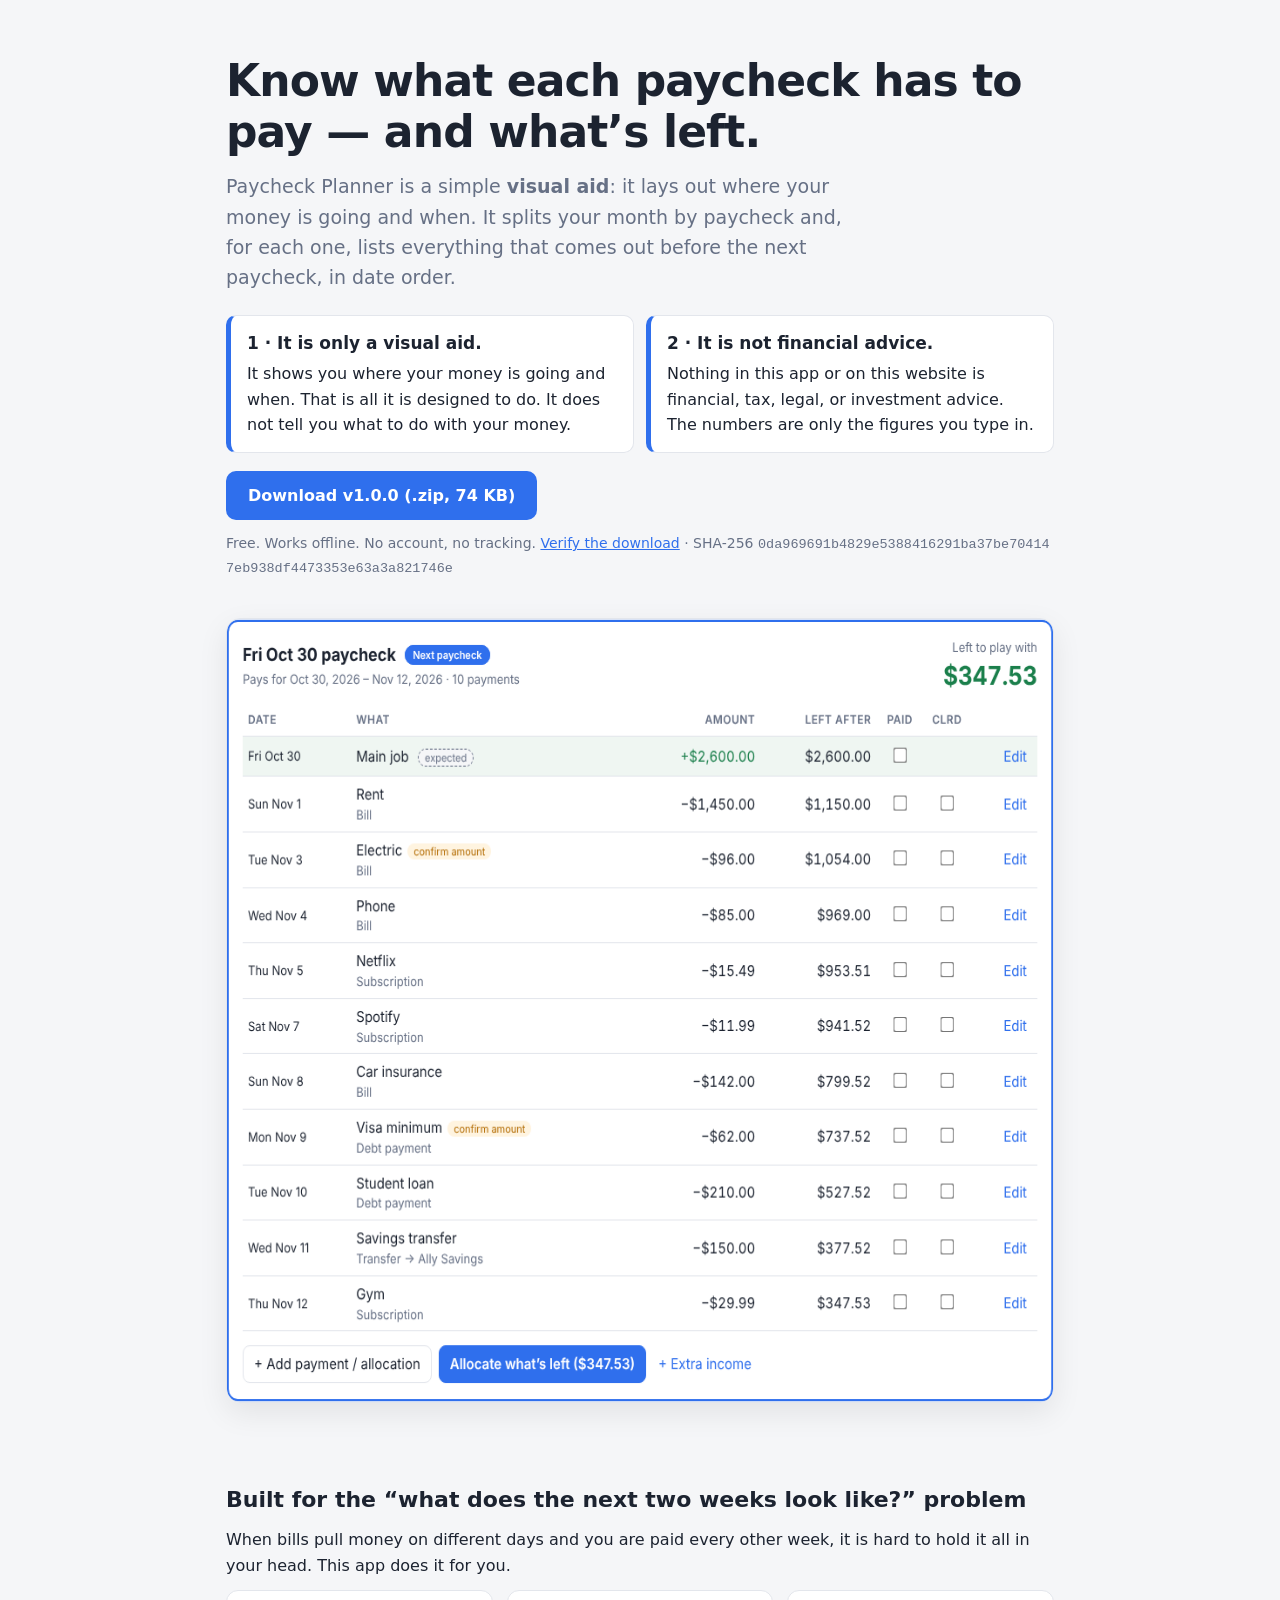
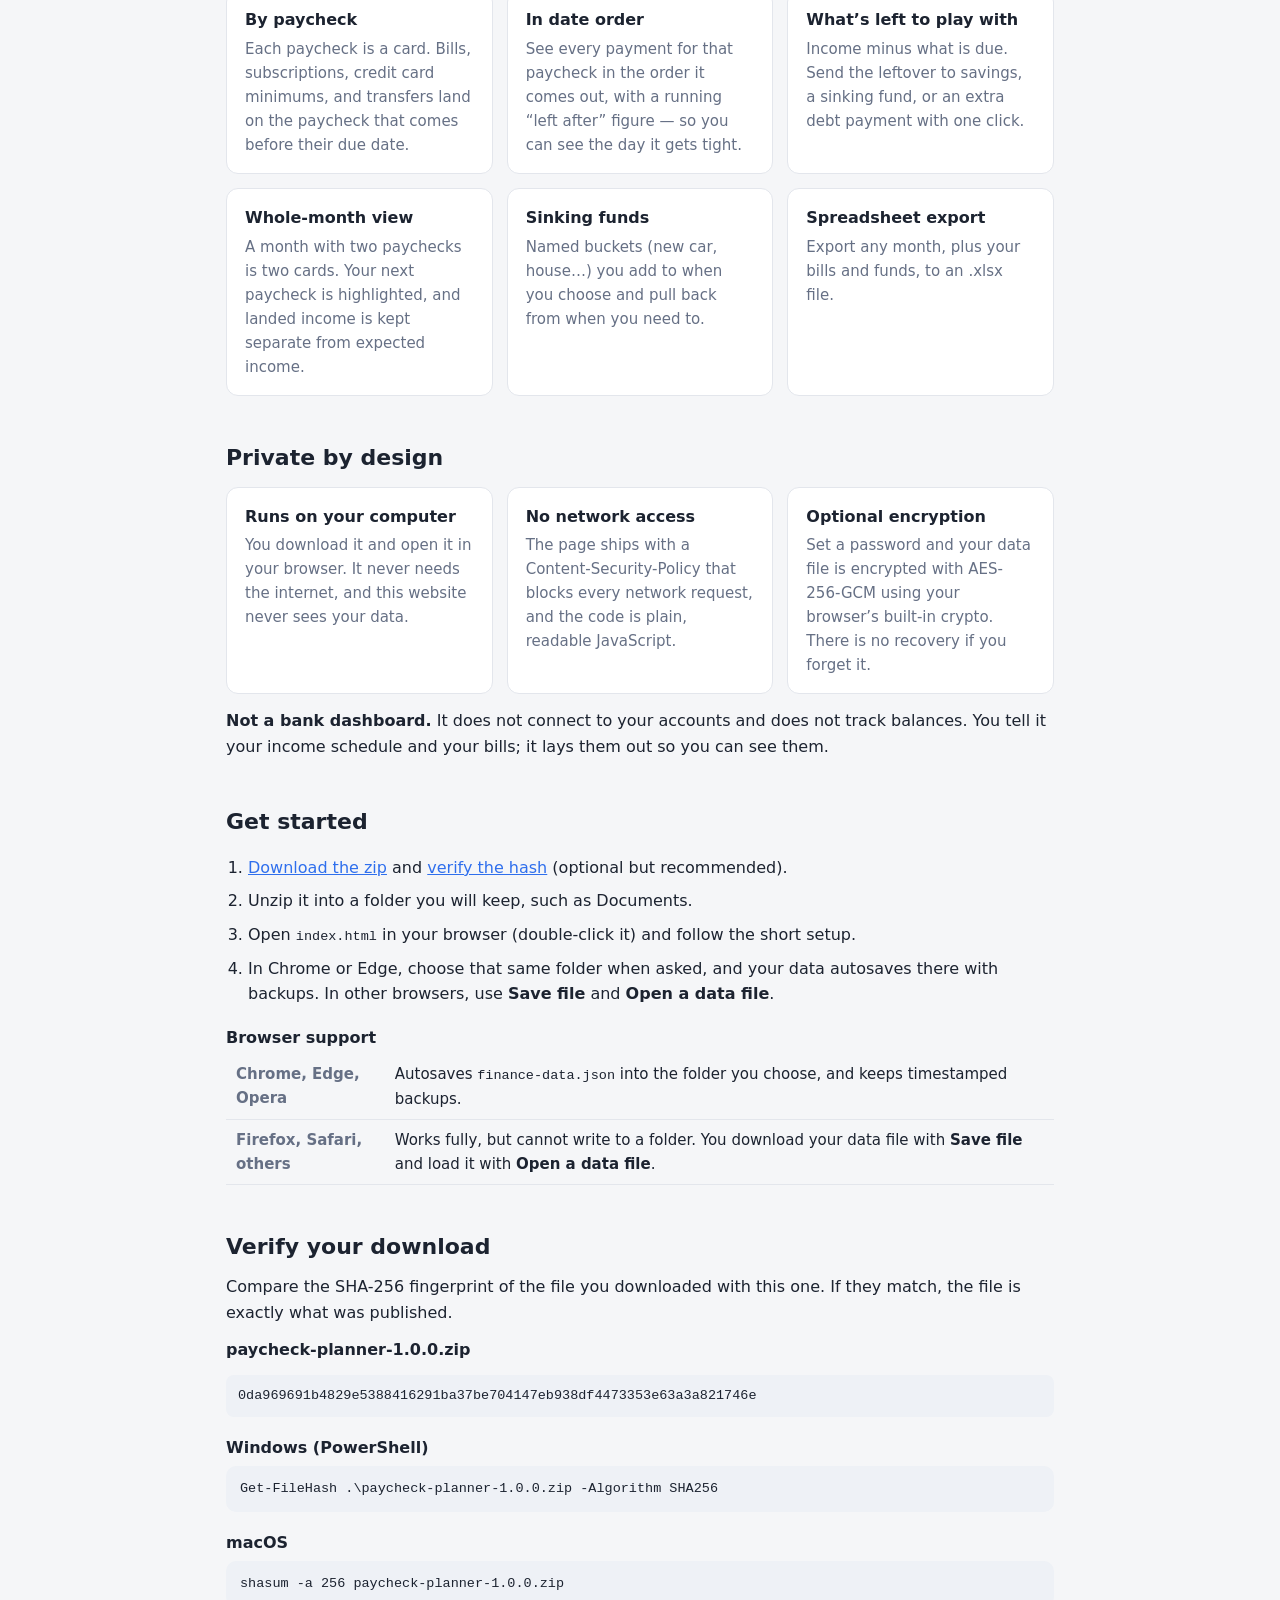
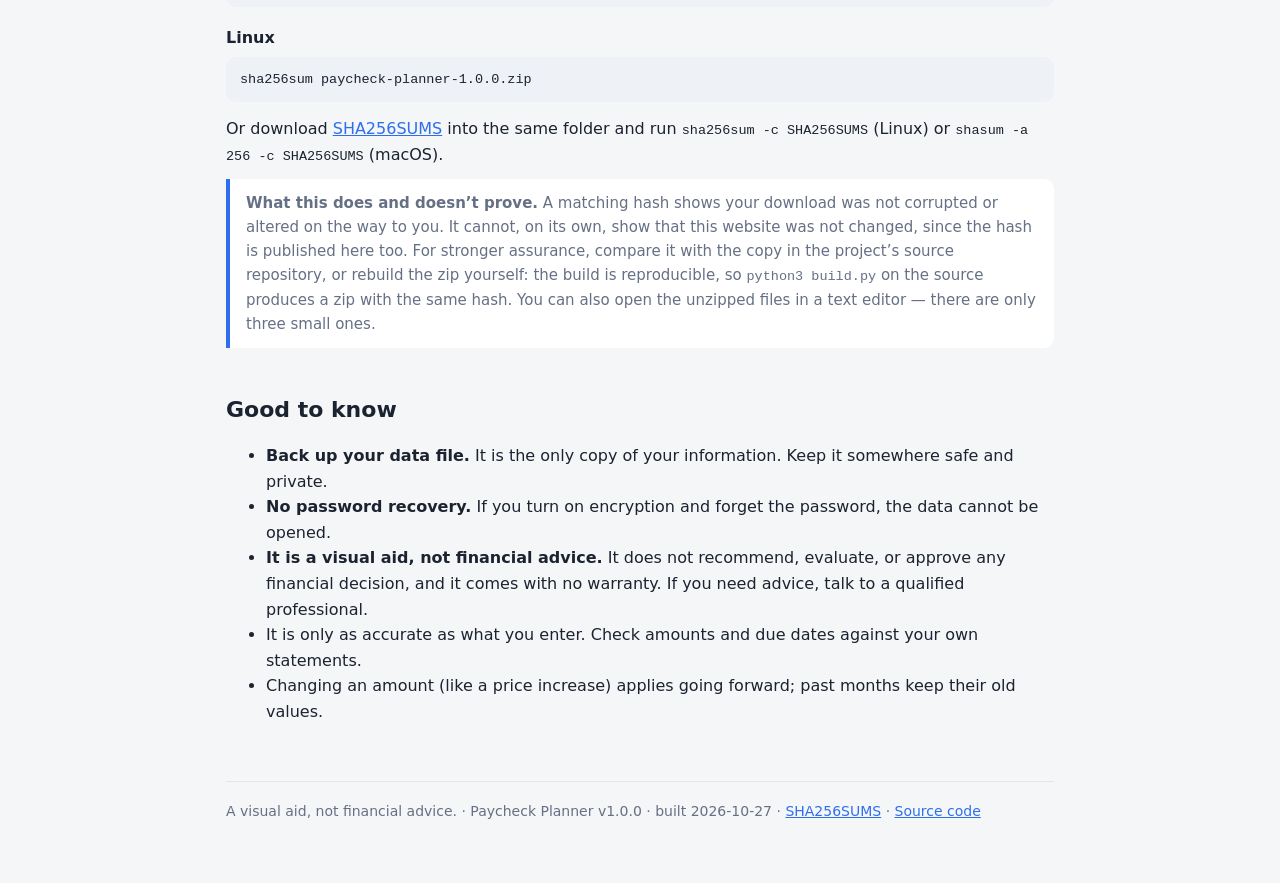
==== docs/index.html @ 2f3f6e6b "Stress 'visual aid only' and 'not financial advice' on site, README, usage file and in-app Rebuilds " ====
<!doctype html>
<html lang="en">
<head>
<meta charset="utf-8">
<meta name="viewport" content="width=device-width,initial-scale=1">
<meta http-equiv="Content-Security-Policy" content="default-src 'none'; style-src 'unsafe-inline'; img-src 'self'; base-uri 'none'; form-action 'none'">
<title>Paycheck Planner — know what each paycheck has to pay</title>
<meta name="description" content="A free, offline visual aid that shows where each paycheck's money is going and when. Not financial advice. Download it and use it privately in your browser.">
<style>
:root { --bg:#f5f6f8; --card:#fff; --ink:#1c2330; --muted:#667085; --line:#e3e6ec; --accent:#2f6fed; --accent-ink:#fff; --good:#1a7f4b; --code:#eef1f6; }
@media (prefers-color-scheme: dark) { :root { --bg:#12151b; --card:#1b2029; --ink:#e8ebf1; --muted:#98a2b3; --line:#2b3240; --accent:#5b8cff; --accent-ink:#0b1020; --good:#4cc38a; --code:#232a36; } }
* { box-sizing: border-box; }
body { margin:0; background:var(--bg); color:var(--ink); font:16px/1.6 system-ui,-apple-system,"Segoe UI",sans-serif; }
.wrap { max-width: 860px; margin: 0 auto; padding: 0 16px 64px; }
header.hero { padding: 56px 0 28px; }
h1 { font-size: clamp(30px, 6vw, 44px); line-height: 1.15; margin: 0 0 14px; letter-spacing: -.02em; }
h2 { font-size: 22px; margin: 44px 0 10px; }
h3 { font-size: 16px; margin: 18px 0 4px; }
p { margin: 0 0 12px; }
.lede { font-size: 19px; color: var(--muted); max-width: 640px; }
.stress { display:grid; grid-template-columns: repeat(auto-fit, minmax(280px, 1fr)); gap: 12px; margin: 22px 0 18px; }
.stress > div { background: var(--card); border: 1px solid var(--line); border-left: 5px solid var(--accent); border-radius: 10px; padding: 14px 16px; font-size: 16px; }
.stress b { display:block; font-size: 17px; margin-bottom: 4px; }
.btn { display:inline-block; background:var(--accent); color:var(--accent-ink); padding: 12px 22px; border-radius: 10px; font-weight: 650; text-decoration: none; }
.btn:focus-visible, a:focus-visible { outline: 3px solid var(--accent); outline-offset: 2px; }
.meta { color: var(--muted); font-size: 14px; margin-top: 10px; }
.meta code { word-break: break-all; }
td, th { overflow-wrap: anywhere; }
.shot { width: 100%; border: 1px solid var(--line); border-radius: 14px; margin-top: 26px; box-shadow: 0 10px 30px rgba(0,0,0,.08); }
.cards { display: grid; grid-template-columns: repeat(auto-fit, minmax(240px, 1fr)); gap: 14px; margin-top: 12px; }
.card { background: var(--card); border: 1px solid var(--line); border-radius: 12px; padding: 16px 18px; }
.card h3 { margin-top: 0; }
.card p { color: var(--muted); font-size: 15px; margin: 0; }
ol.steps { padding-left: 22px; } ol.steps li { margin-bottom: 8px; }
code, pre { font-family: ui-monospace, SFMono-Regular, Menlo, Consolas, monospace; font-size: 13.5px; }
pre { background: var(--code); padding: 12px 14px; border-radius: 10px; overflow-x: auto; margin: 6px 0 14px; }
code.hash { display:block; background: var(--code); padding: 10px 12px; border-radius: 8px; word-break: break-all; user-select: all; }
.note { border-left: 4px solid var(--accent); background: var(--card); padding: 12px 16px; border-radius: 0 10px 10px 0; font-size: 15px; color: var(--muted); }
table { border-collapse: collapse; width: 100%; font-size: 15px; } td, th { text-align:left; padding: 8px 10px; border-bottom: 1px solid var(--line); vertical-align: top; } th { color: var(--muted); font-weight: 600; }
a { color: var(--accent); }
footer { margin-top: 56px; color: var(--muted); font-size: 14px; border-top: 1px solid var(--line); padding-top: 18px; }
</style>
</head>
<body>
<div class="wrap">

<header class="hero">
  <h1>Know what each paycheck has to pay — and what’s left.</h1>
  <p class="lede">Paycheck Planner is a simple <b>visual aid</b>: it lays out where your money is going and when. It splits your month by paycheck and, for each one, lists everything that comes out before the next paycheck, in date order.</p>
  <div class="stress" role="note" aria-label="Important">
    <div><b>1 &middot; It is only a visual aid.</b> It shows you where your money is going and when. That is all it is designed to do. It does not tell you what to do with your money.</div>
    <div><b>2 &middot; It is not financial advice.</b> Nothing in this app or on this website is financial, tax, legal, or investment advice. The numbers are only the figures you type in.</div>
  </div>
  <p><a class="btn" href="downloads/paycheck-planner-1.0.0.zip" download>Download v1.0.0 (.zip, 74 KB)</a></p>
  <p class="meta">Free. Works offline. No account, no tracking. <a href="#verify">Verify the download</a> · SHA-256 <code>0da969691b4829e5388416291ba37be704147eb938df4473353e63a3a821746e</code></p>
  <img class="shot" src="assets/screenshot.png" alt="A paycheck card listing the income and ten payments in date order, with a running balance after each and $347.53 left to play with" width="948" height="785">
</header>

<h2>Built for the “what does the next two weeks look like?” problem</h2>
<p>When bills pull money on different days and you are paid every other week, it is hard to hold it all in your head. This app does it for you.</p>
<div class="cards">
  <div class="card"><h3>By paycheck</h3><p>Each paycheck is a card. Bills, subscriptions, credit card minimums, and transfers land on the paycheck that comes before their due date.</p></div>
  <div class="card"><h3>In date order</h3><p>See every payment for that paycheck in the order it comes out, with a running “left after” figure — so you can see the day it gets tight.</p></div>
  <div class="card"><h3>What’s left to play with</h3><p>Income minus what is due. Send the leftover to savings, a sinking fund, or an extra debt payment with one click.</p></div>
  <div class="card"><h3>Whole-month view</h3><p>A month with two paychecks is two cards. Your next paycheck is highlighted, and landed income is kept separate from expected income.</p></div>
  <div class="card"><h3>Sinking funds</h3><p>Named buckets (new car, house…) you add to when you choose and pull back from when you need to.</p></div>
  <div class="card"><h3>Spreadsheet export</h3><p>Export any month, plus your bills and funds, to an .xlsx file.</p></div>
</div>

<h2>Private by design</h2>
<div class="cards">
  <div class="card"><h3>Runs on your computer</h3><p>You download it and open it in your browser. It never needs the internet, and this website never sees your data.</p></div>
  <div class="card"><h3>No network access</h3><p>The page ships with a Content-Security-Policy that blocks every network request, and the code is plain, readable JavaScript.</p></div>
  <div class="card"><h3>Optional encryption</h3><p>Set a password and your data file is encrypted with AES-256-GCM using your browser’s built-in crypto. There is no recovery if you forget it.</p></div>
</div>
<p style="margin-top:14px"><b>Not a bank dashboard.</b> It does not connect to your accounts and does not track balances. You tell it your income schedule and your bills; it lays them out so you can see them.</p>

<h2>Get started</h2>
<ol class="steps">
  <li><a href="downloads/paycheck-planner-1.0.0.zip" download>Download the zip</a> and <a href="#verify">verify the hash</a> (optional but recommended).</li>
  <li>Unzip it into a folder you will keep, such as Documents.</li>
  <li>Open <code>index.html</code> in your browser (double-click it) and follow the short setup.</li>
  <li>In Chrome or Edge, choose that same folder when asked, and your data autosaves there with backups. In other browsers, use <b>Save file</b> and <b>Open a data file</b>.</li>
</ol>

<h3>Browser support</h3>
<table>
  <tr><th>Chrome, Edge, Opera</th><td>Autosaves <code>finance-data.json</code> into the folder you choose, and keeps timestamped backups.</td></tr>
  <tr><th>Firefox, Safari, others</th><td>Works fully, but cannot write to a folder. You download your data file with <b>Save file</b> and load it with <b>Open a data file</b>.</td></tr>
</table>

<h2 id="verify">Verify your download</h2>
<p>Compare the SHA-256 fingerprint of the file you downloaded with this one. If they match, the file is exactly what was published.</p>
<p><b>paycheck-planner-1.0.0.zip</b></p>
<code class="hash">0da969691b4829e5388416291ba37be704147eb938df4473353e63a3a821746e</code>
<h3>Windows (PowerShell)</h3>
<pre>Get-FileHash .\paycheck-planner-1.0.0.zip -Algorithm SHA256</pre>
<h3>macOS</h3>
<pre>shasum -a 256 paycheck-planner-1.0.0.zip</pre>
<h3>Linux</h3>
<pre>sha256sum paycheck-planner-1.0.0.zip</pre>
<p>Or download <a href="downloads/SHA256SUMS">SHA256SUMS</a> into the same folder and run <code>sha256sum -c SHA256SUMS</code> (Linux) or <code>shasum -a 256 -c SHA256SUMS</code> (macOS).</p>
<p class="note"><b>What this does and doesn’t prove.</b> A matching hash shows your download was not corrupted or altered on the way to you. It cannot, on its own, show that this website was not changed, since the hash is published here too. For stronger assurance, compare it with the copy in the project’s source repository, or rebuild the zip yourself: the build is reproducible, so <code>python3 build.py</code> on the source produces a zip with the same hash. You can also open the unzipped files in a text editor — there are only three small ones.</p>

<h2>Good to know</h2>
<ul>
  <li><b>Back up your data file.</b> It is the only copy of your information. Keep it somewhere safe and private.</li>
  <li><b>No password recovery.</b> If you turn on encryption and forget the password, the data cannot be opened.</li>
  <li><b>It is a visual aid, not financial advice.</b> It does not recommend, evaluate, or approve any financial decision, and it comes with no warranty. If you need advice, talk to a qualified professional.</li>
  <li>It is only as accurate as what you enter. Check amounts and due dates against your own statements.</li>
  <li>Changing an amount (like a price increase) applies going forward; past months keep their old values.</li>
</ul>

<footer>
  A visual aid, not financial advice. · Paycheck Planner v1.0.0 · built 2026-10-27 · <a href="downloads/SHA256SUMS">SHA256SUMS</a> · <a href="https://github.com/phluschott/financial-htmlapp">Source code</a>
</footer>
</div>
</body>
</html>
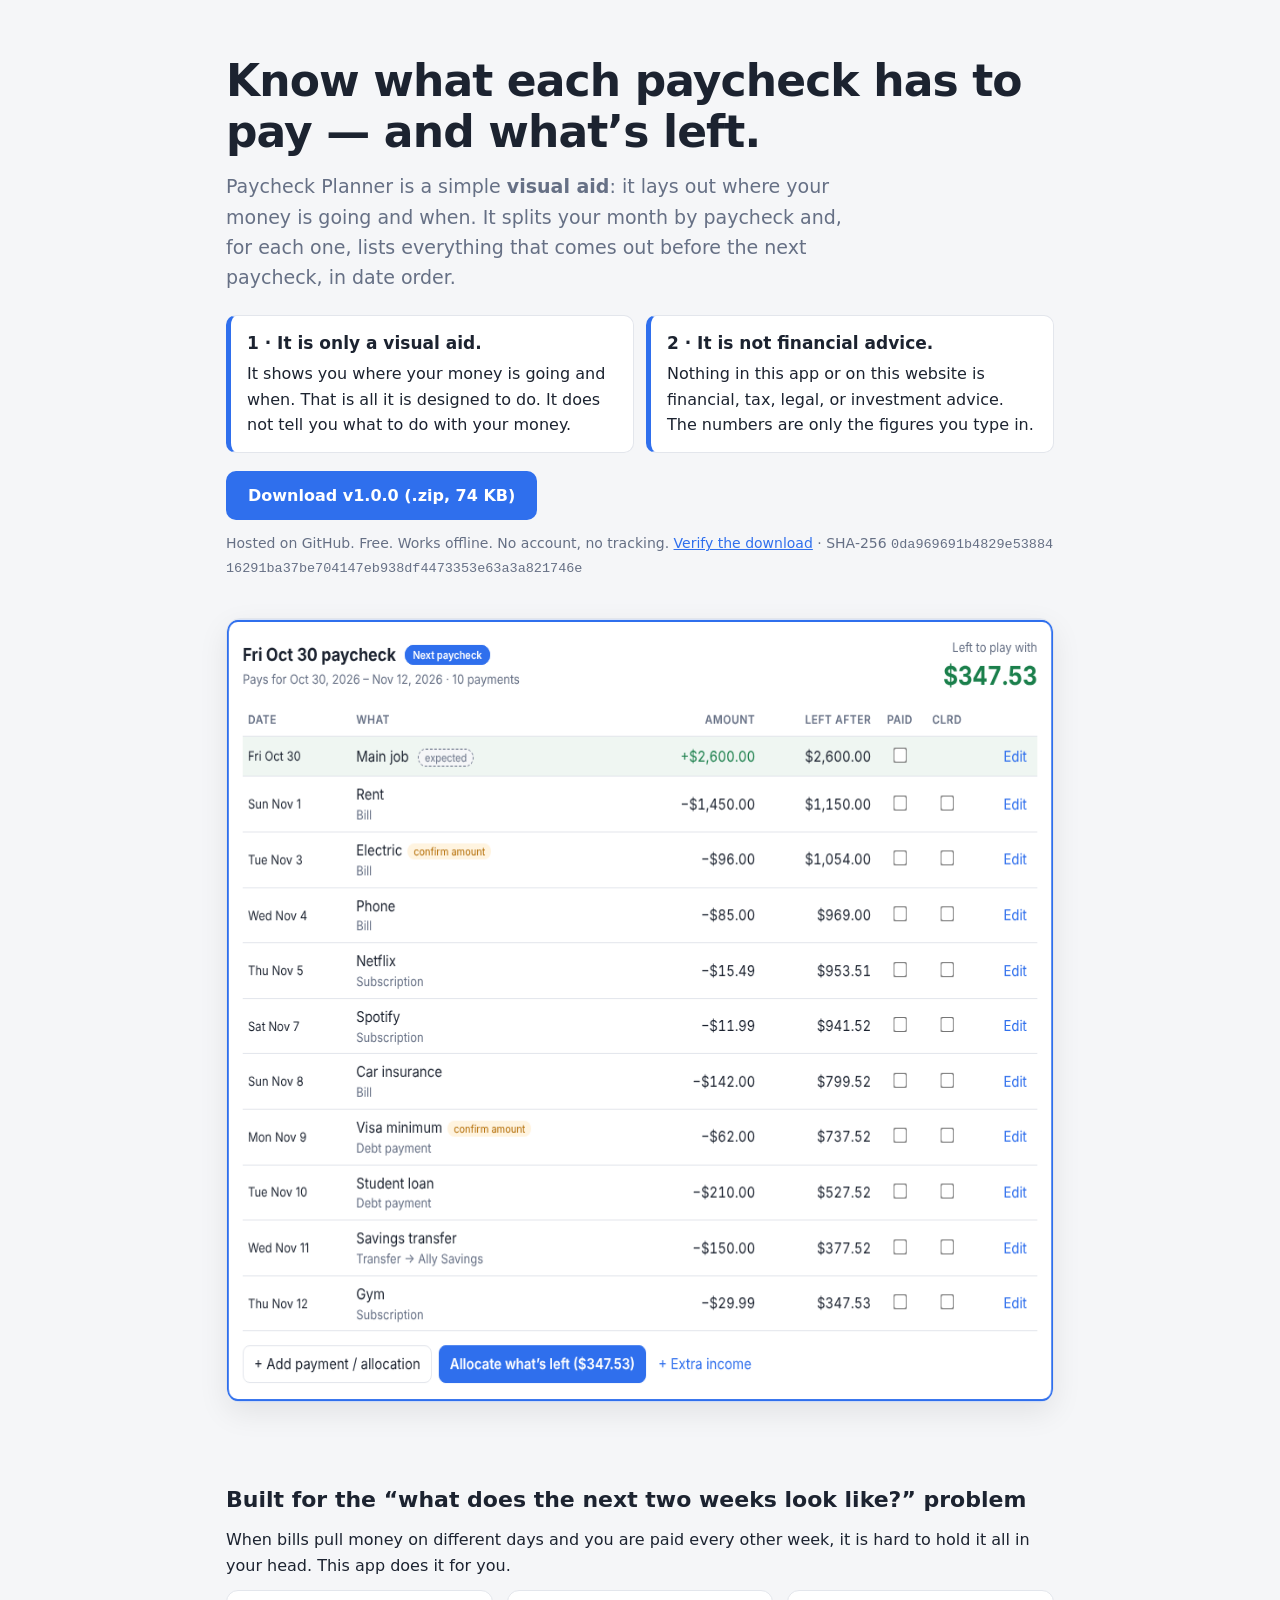
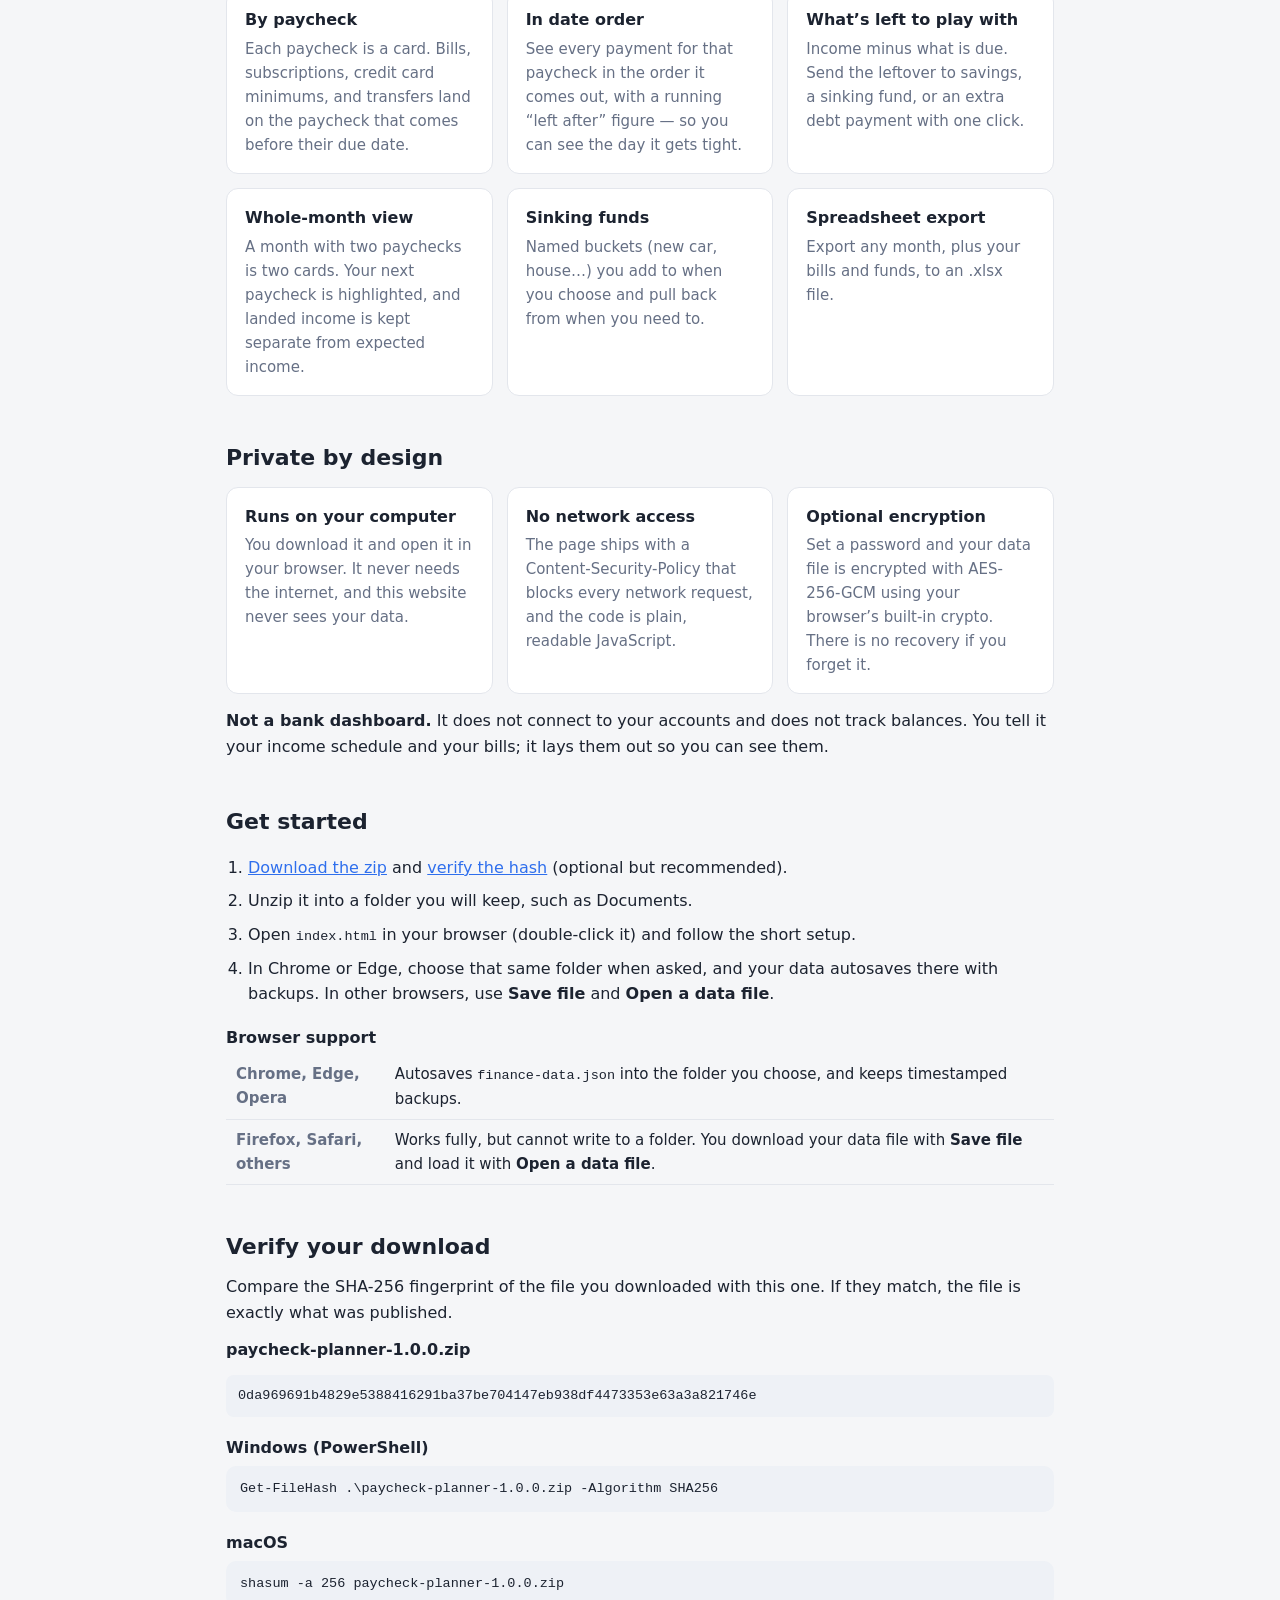
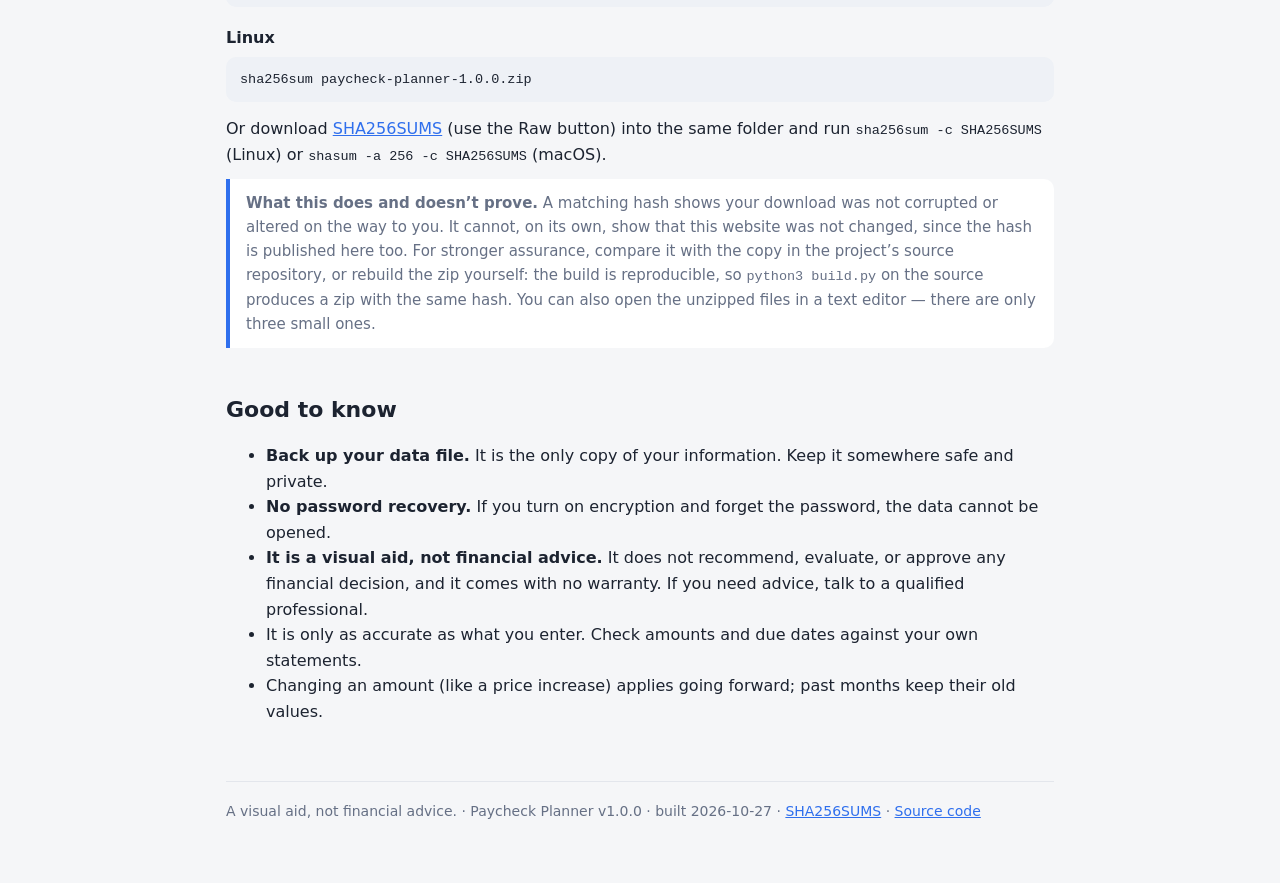
==== commit 5453641d: "Download links point to the file hosted on GitHub The landing page now links to the zip and SHA256SU" ====
--- a/docs/index.html
+++ b/docs/index.html
@@ -51,8 +51,8 @@
     <div><b>1 &middot; It is only a visual aid.</b> It shows you where your money is going and when. That is all it is designed to do. It does not tell you what to do with your money.</div>
     <div><b>2 &middot; It is not financial advice.</b> Nothing in this app or on this website is financial, tax, legal, or investment advice. The numbers are only the figures you type in.</div>
   </div>
-  <p><a class="btn" href="downloads/paycheck-planner-1.0.0.zip" download>Download v1.0.0 (.zip, 74 KB)</a></p>
-  <p class="meta">Free. Works offline. No account, no tracking. <a href="#verify">Verify the download</a> · SHA-256 <code>0da969691b4829e5388416291ba37be704147eb938df4473353e63a3a821746e</code></p>
+  <p><a class="btn" href="https://github.com/phluschott/financial-htmlapp/raw/main/docs/downloads/paycheck-planner-1.0.0.zip" rel="noopener">Download v1.0.0 (.zip, 74 KB)</a></p>
+  <p class="meta">Hosted on GitHub. Free. Works offline. No account, no tracking. <a href="#verify">Verify the download</a> · SHA-256 <code>0da969691b4829e5388416291ba37be704147eb938df4473353e63a3a821746e</code></p>
   <img class="shot" src="assets/screenshot.png" alt="A paycheck card listing the income and ten payments in date order, with a running balance after each and $347.53 left to play with" width="948" height="785">
 </header>
 
@@ -77,7 +77,7 @@
 
 <h2>Get started</h2>
 <ol class="steps">
-  <li><a href="downloads/paycheck-planner-1.0.0.zip" download>Download the zip</a> and <a href="#verify">verify the hash</a> (optional but recommended).</li>
+  <li><a href="https://github.com/phluschott/financial-htmlapp/raw/main/docs/downloads/paycheck-planner-1.0.0.zip" rel="noopener">Download the zip</a> and <a href="#verify">verify the hash</a> (optional but recommended).</li>
   <li>Unzip it into a folder you will keep, such as Documents.</li>
   <li>Open <code>index.html</code> in your browser (double-click it) and follow the short setup.</li>
   <li>In Chrome or Edge, choose that same folder when asked, and your data autosaves there with backups. In other browsers, use <b>Save file</b> and <b>Open a data file</b>.</li>
@@ -99,7 +99,7 @@
 <pre>shasum -a 256 paycheck-planner-1.0.0.zip</pre>
 <h3>Linux</h3>
 <pre>sha256sum paycheck-planner-1.0.0.zip</pre>
-<p>Or download <a href="downloads/SHA256SUMS">SHA256SUMS</a> into the same folder and run <code>sha256sum -c SHA256SUMS</code> (Linux) or <code>shasum -a 256 -c SHA256SUMS</code> (macOS).</p>
+<p>Or download <a href="https://github.com/phluschott/financial-htmlapp/blob/main/docs/downloads/SHA256SUMS" rel="noopener">SHA256SUMS</a> (use the Raw button) into the same folder and run <code>sha256sum -c SHA256SUMS</code> (Linux) or <code>shasum -a 256 -c SHA256SUMS</code> (macOS).</p>
 <p class="note"><b>What this does and doesn’t prove.</b> A matching hash shows your download was not corrupted or altered on the way to you. It cannot, on its own, show that this website was not changed, since the hash is published here too. For stronger assurance, compare it with the copy in the project’s source repository, or rebuild the zip yourself: the build is reproducible, so <code>python3 build.py</code> on the source produces a zip with the same hash. You can also open the unzipped files in a text editor — there are only three small ones.</p>
 
 <h2>Good to know</h2>
@@ -112,7 +112,7 @@
 </ul>
 
 <footer>
-  A visual aid, not financial advice. · Paycheck Planner v1.0.0 · built 2026-10-27 · <a href="downloads/SHA256SUMS">SHA256SUMS</a> · <a href="https://github.com/phluschott/financial-htmlapp">Source code</a>
+  A visual aid, not financial advice. · Paycheck Planner v1.0.0 · built 2026-10-27 · <a href="https://github.com/phluschott/financial-htmlapp/blob/main/docs/downloads/SHA256SUMS" rel="noopener">SHA256SUMS</a> · <a href="https://github.com/phluschott/financial-htmlapp" rel="noopener">Source code</a>
 </footer>
 </div>
 </body>
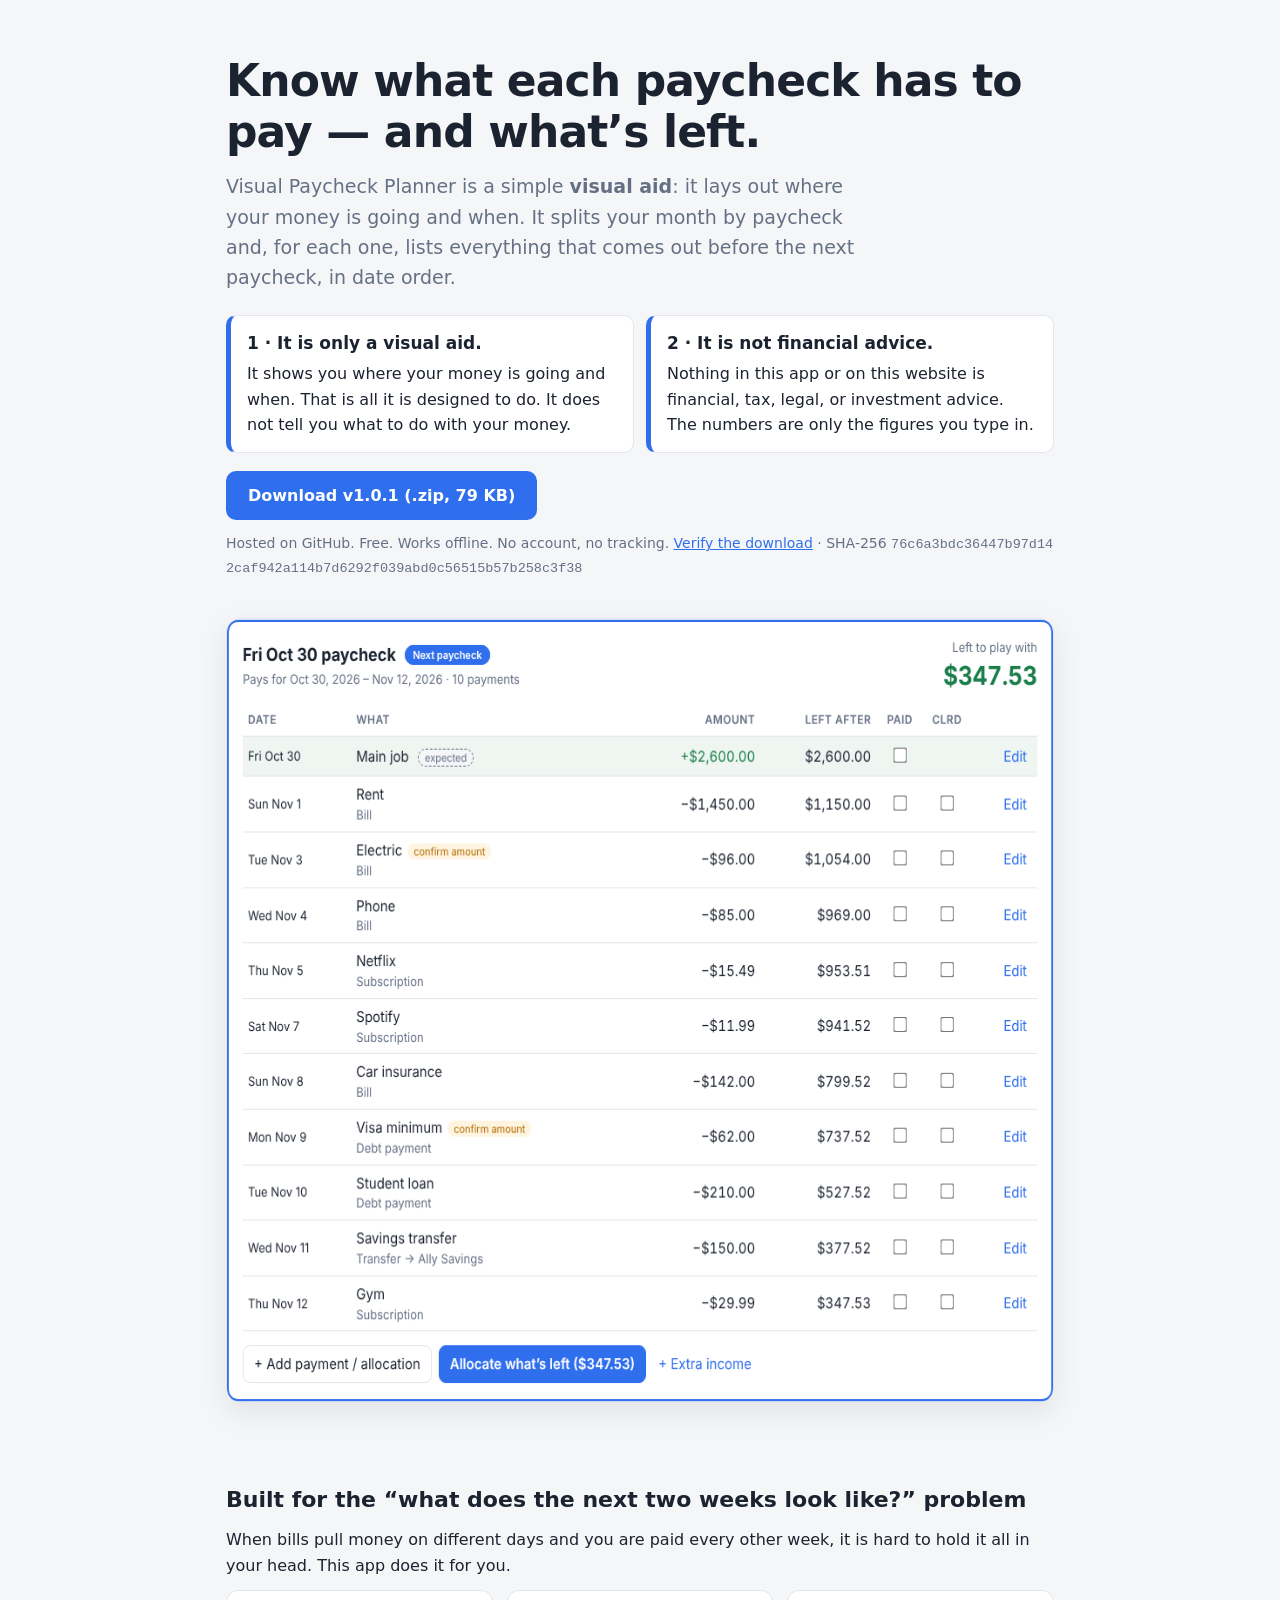
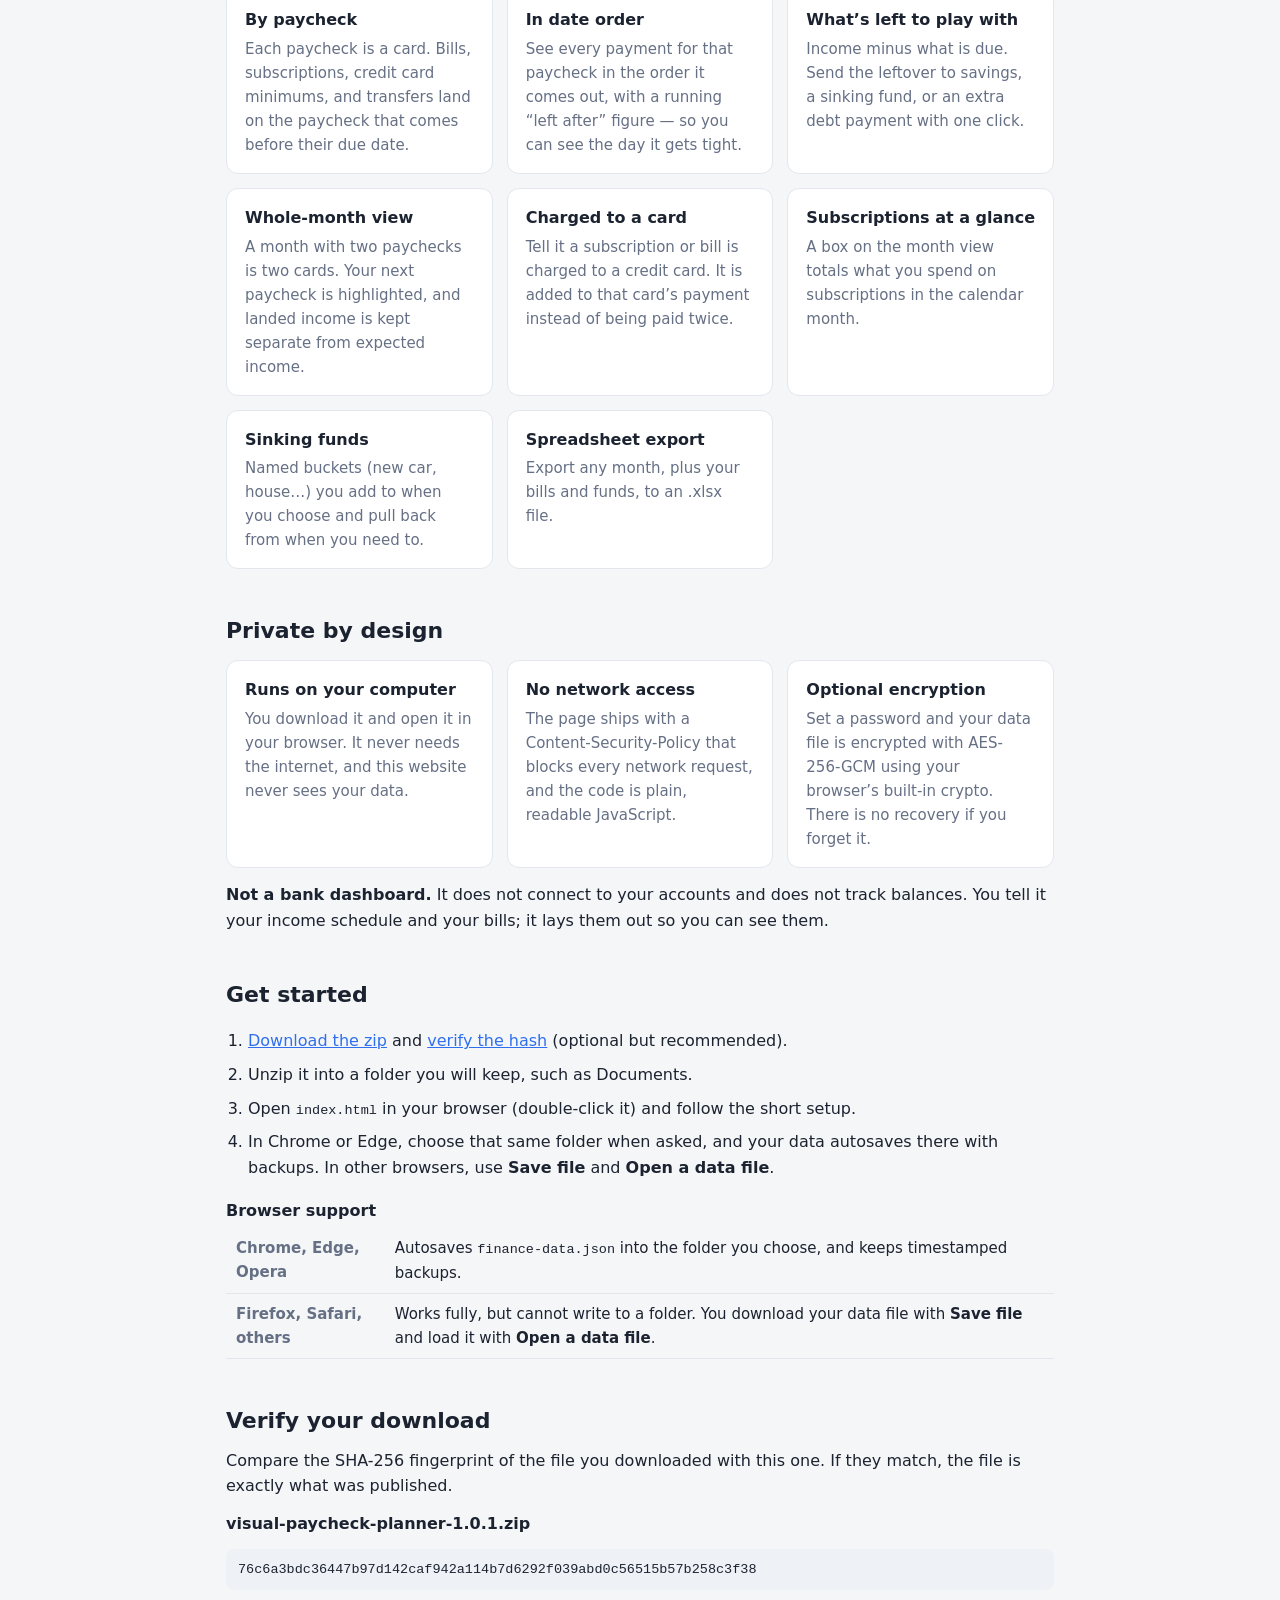
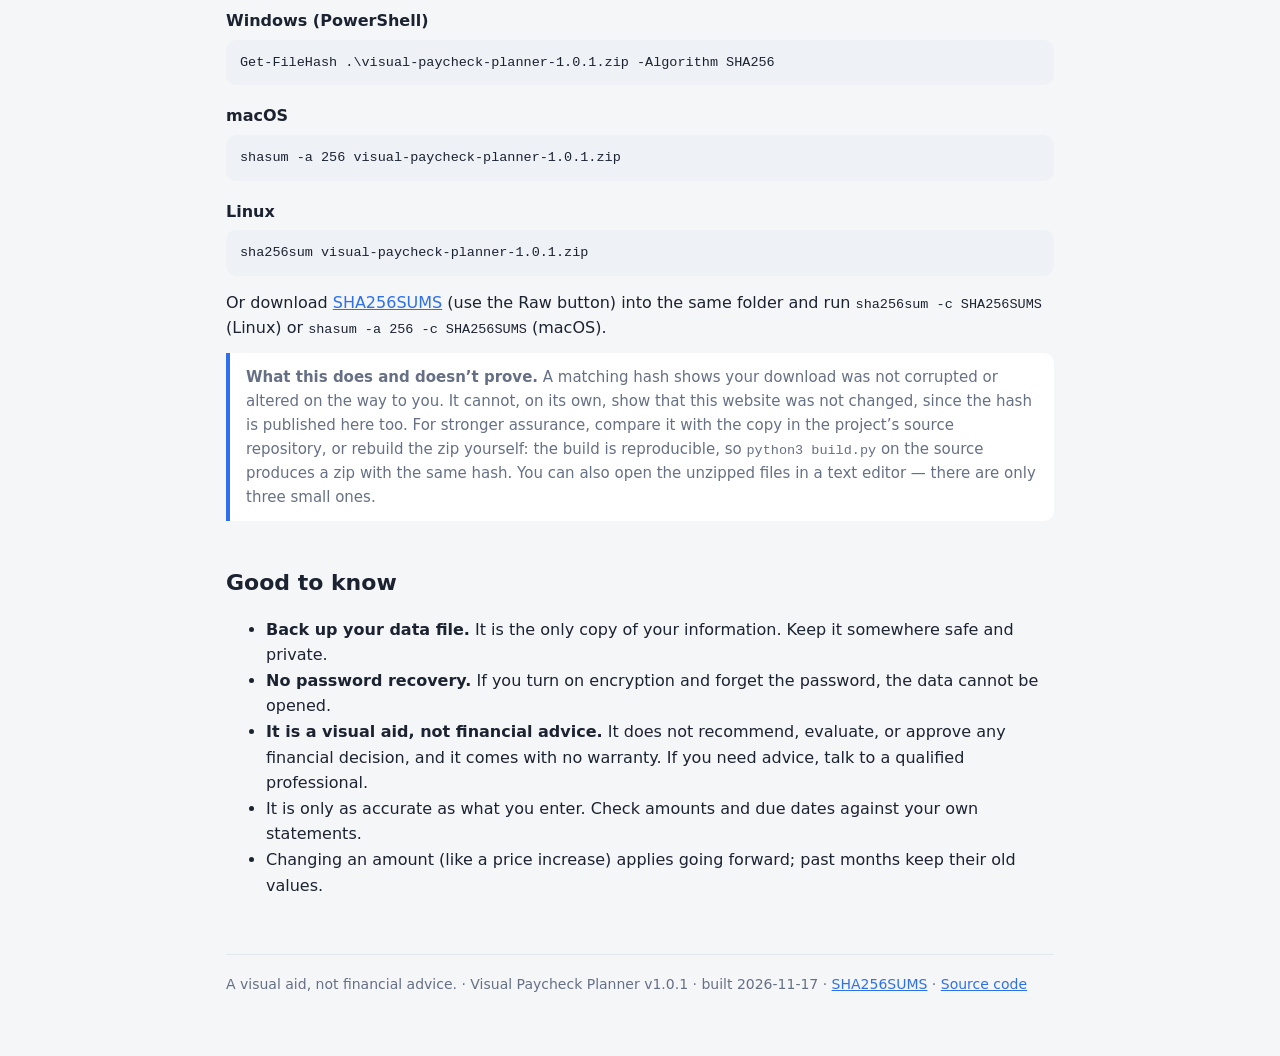
==== commit ef079a86: "Release v1.0.1: rename to Visual Paycheck Planner, new zip, docs - Bump to 1.0.1, rename the app, zi" ====
--- a/docs/index.html
+++ b/docs/index.html
@@ -4,7 +4,7 @@
 <meta charset="utf-8">
 <meta name="viewport" content="width=device-width,initial-scale=1">
 <meta http-equiv="Content-Security-Policy" content="default-src 'none'; style-src 'unsafe-inline'; img-src 'self'; base-uri 'none'; form-action 'none'">
-<title>Paycheck Planner — know what each paycheck has to pay</title>
+<title>Visual Paycheck Planner — know what each paycheck has to pay</title>
 <meta name="description" content="A free, offline visual aid that shows where each paycheck's money is going and when. Not financial advice. Download it and use it privately in your browser.">
 <style>
 :root { --bg:#f5f6f8; --card:#fff; --ink:#1c2330; --muted:#667085; --line:#e3e6ec; --accent:#2f6fed; --accent-ink:#fff; --good:#1a7f4b; --code:#eef1f6; }
@@ -46,13 +46,13 @@
 
 <header class="hero">
   <h1>Know what each paycheck has to pay — and what’s left.</h1>
-  <p class="lede">Paycheck Planner is a simple <b>visual aid</b>: it lays out where your money is going and when. It splits your month by paycheck and, for each one, lists everything that comes out before the next paycheck, in date order.</p>
+  <p class="lede">Visual Paycheck Planner is a simple <b>visual aid</b>: it lays out where your money is going and when. It splits your month by paycheck and, for each one, lists everything that comes out before the next paycheck, in date order.</p>
   <div class="stress" role="note" aria-label="Important">
     <div><b>1 &middot; It is only a visual aid.</b> It shows you where your money is going and when. That is all it is designed to do. It does not tell you what to do with your money.</div>
     <div><b>2 &middot; It is not financial advice.</b> Nothing in this app or on this website is financial, tax, legal, or investment advice. The numbers are only the figures you type in.</div>
   </div>
-  <p><a class="btn" href="https://github.com/phluschott/financial-htmlapp/raw/main/docs/downloads/paycheck-planner-1.0.0.zip" rel="noopener">Download v1.0.0 (.zip, 74 KB)</a></p>
-  <p class="meta">Hosted on GitHub. Free. Works offline. No account, no tracking. <a href="#verify">Verify the download</a> · SHA-256 <code>0da969691b4829e5388416291ba37be704147eb938df4473353e63a3a821746e</code></p>
+  <p><a class="btn" href="https://github.com/phluschott/financial-htmlapp/raw/main/docs/downloads/visual-paycheck-planner-1.0.1.zip" rel="noopener">Download v1.0.1 (.zip, 79 KB)</a></p>
+  <p class="meta">Hosted on GitHub. Free. Works offline. No account, no tracking. <a href="#verify">Verify the download</a> · SHA-256 <code>76c6a3bdc36447b97d142caf942a114b7d6292f039abd0c56515b57b258c3f38</code></p>
   <img class="shot" src="assets/screenshot.png" alt="A paycheck card listing the income and ten payments in date order, with a running balance after each and $347.53 left to play with" width="948" height="785">
 </header>
 
@@ -63,6 +63,8 @@
   <div class="card"><h3>In date order</h3><p>See every payment for that paycheck in the order it comes out, with a running “left after” figure — so you can see the day it gets tight.</p></div>
   <div class="card"><h3>What’s left to play with</h3><p>Income minus what is due. Send the leftover to savings, a sinking fund, or an extra debt payment with one click.</p></div>
   <div class="card"><h3>Whole-month view</h3><p>A month with two paychecks is two cards. Your next paycheck is highlighted, and landed income is kept separate from expected income.</p></div>
+  <div class="card"><h3>Charged to a card</h3><p>Tell it a subscription or bill is charged to a credit card. It is added to that card’s payment instead of being paid twice.</p></div>
+  <div class="card"><h3>Subscriptions at a glance</h3><p>A box on the month view totals what you spend on subscriptions in the calendar month.</p></div>
   <div class="card"><h3>Sinking funds</h3><p>Named buckets (new car, house…) you add to when you choose and pull back from when you need to.</p></div>
   <div class="card"><h3>Spreadsheet export</h3><p>Export any month, plus your bills and funds, to an .xlsx file.</p></div>
 </div>
@@ -77,7 +79,7 @@
 
 <h2>Get started</h2>
 <ol class="steps">
-  <li><a href="https://github.com/phluschott/financial-htmlapp/raw/main/docs/downloads/paycheck-planner-1.0.0.zip" rel="noopener">Download the zip</a> and <a href="#verify">verify the hash</a> (optional but recommended).</li>
+  <li><a href="https://github.com/phluschott/financial-htmlapp/raw/main/docs/downloads/visual-paycheck-planner-1.0.1.zip" rel="noopener">Download the zip</a> and <a href="#verify">verify the hash</a> (optional but recommended).</li>
   <li>Unzip it into a folder you will keep, such as Documents.</li>
   <li>Open <code>index.html</code> in your browser (double-click it) and follow the short setup.</li>
   <li>In Chrome or Edge, choose that same folder when asked, and your data autosaves there with backups. In other browsers, use <b>Save file</b> and <b>Open a data file</b>.</li>
@@ -91,14 +93,14 @@
 
 <h2 id="verify">Verify your download</h2>
 <p>Compare the SHA-256 fingerprint of the file you downloaded with this one. If they match, the file is exactly what was published.</p>
-<p><b>paycheck-planner-1.0.0.zip</b></p>
-<code class="hash">0da969691b4829e5388416291ba37be704147eb938df4473353e63a3a821746e</code>
+<p><b>visual-paycheck-planner-1.0.1.zip</b></p>
+<code class="hash">76c6a3bdc36447b97d142caf942a114b7d6292f039abd0c56515b57b258c3f38</code>
 <h3>Windows (PowerShell)</h3>
-<pre>Get-FileHash .\paycheck-planner-1.0.0.zip -Algorithm SHA256</pre>
+<pre>Get-FileHash .\visual-paycheck-planner-1.0.1.zip -Algorithm SHA256</pre>
 <h3>macOS</h3>
-<pre>shasum -a 256 paycheck-planner-1.0.0.zip</pre>
+<pre>shasum -a 256 visual-paycheck-planner-1.0.1.zip</pre>
 <h3>Linux</h3>
-<pre>sha256sum paycheck-planner-1.0.0.zip</pre>
+<pre>sha256sum visual-paycheck-planner-1.0.1.zip</pre>
 <p>Or download <a href="https://github.com/phluschott/financial-htmlapp/blob/main/docs/downloads/SHA256SUMS" rel="noopener">SHA256SUMS</a> (use the Raw button) into the same folder and run <code>sha256sum -c SHA256SUMS</code> (Linux) or <code>shasum -a 256 -c SHA256SUMS</code> (macOS).</p>
 <p class="note"><b>What this does and doesn’t prove.</b> A matching hash shows your download was not corrupted or altered on the way to you. It cannot, on its own, show that this website was not changed, since the hash is published here too. For stronger assurance, compare it with the copy in the project’s source repository, or rebuild the zip yourself: the build is reproducible, so <code>python3 build.py</code> on the source produces a zip with the same hash. You can also open the unzipped files in a text editor — there are only three small ones.</p>
 
@@ -112,7 +114,7 @@
 </ul>
 
 <footer>
-  A visual aid, not financial advice. · Paycheck Planner v1.0.0 · built 2026-10-27 · <a href="https://github.com/phluschott/financial-htmlapp/blob/main/docs/downloads/SHA256SUMS" rel="noopener">SHA256SUMS</a> · <a href="https://github.com/phluschott/financial-htmlapp" rel="noopener">Source code</a>
+  A visual aid, not financial advice. · Visual Paycheck Planner v1.0.1 · built 2026-11-17 · <a href="https://github.com/phluschott/financial-htmlapp/blob/main/docs/downloads/SHA256SUMS" rel="noopener">SHA256SUMS</a> · <a href="https://github.com/phluschott/financial-htmlapp" rel="noopener">Source code</a>
 </footer>
 </div>
 </body>
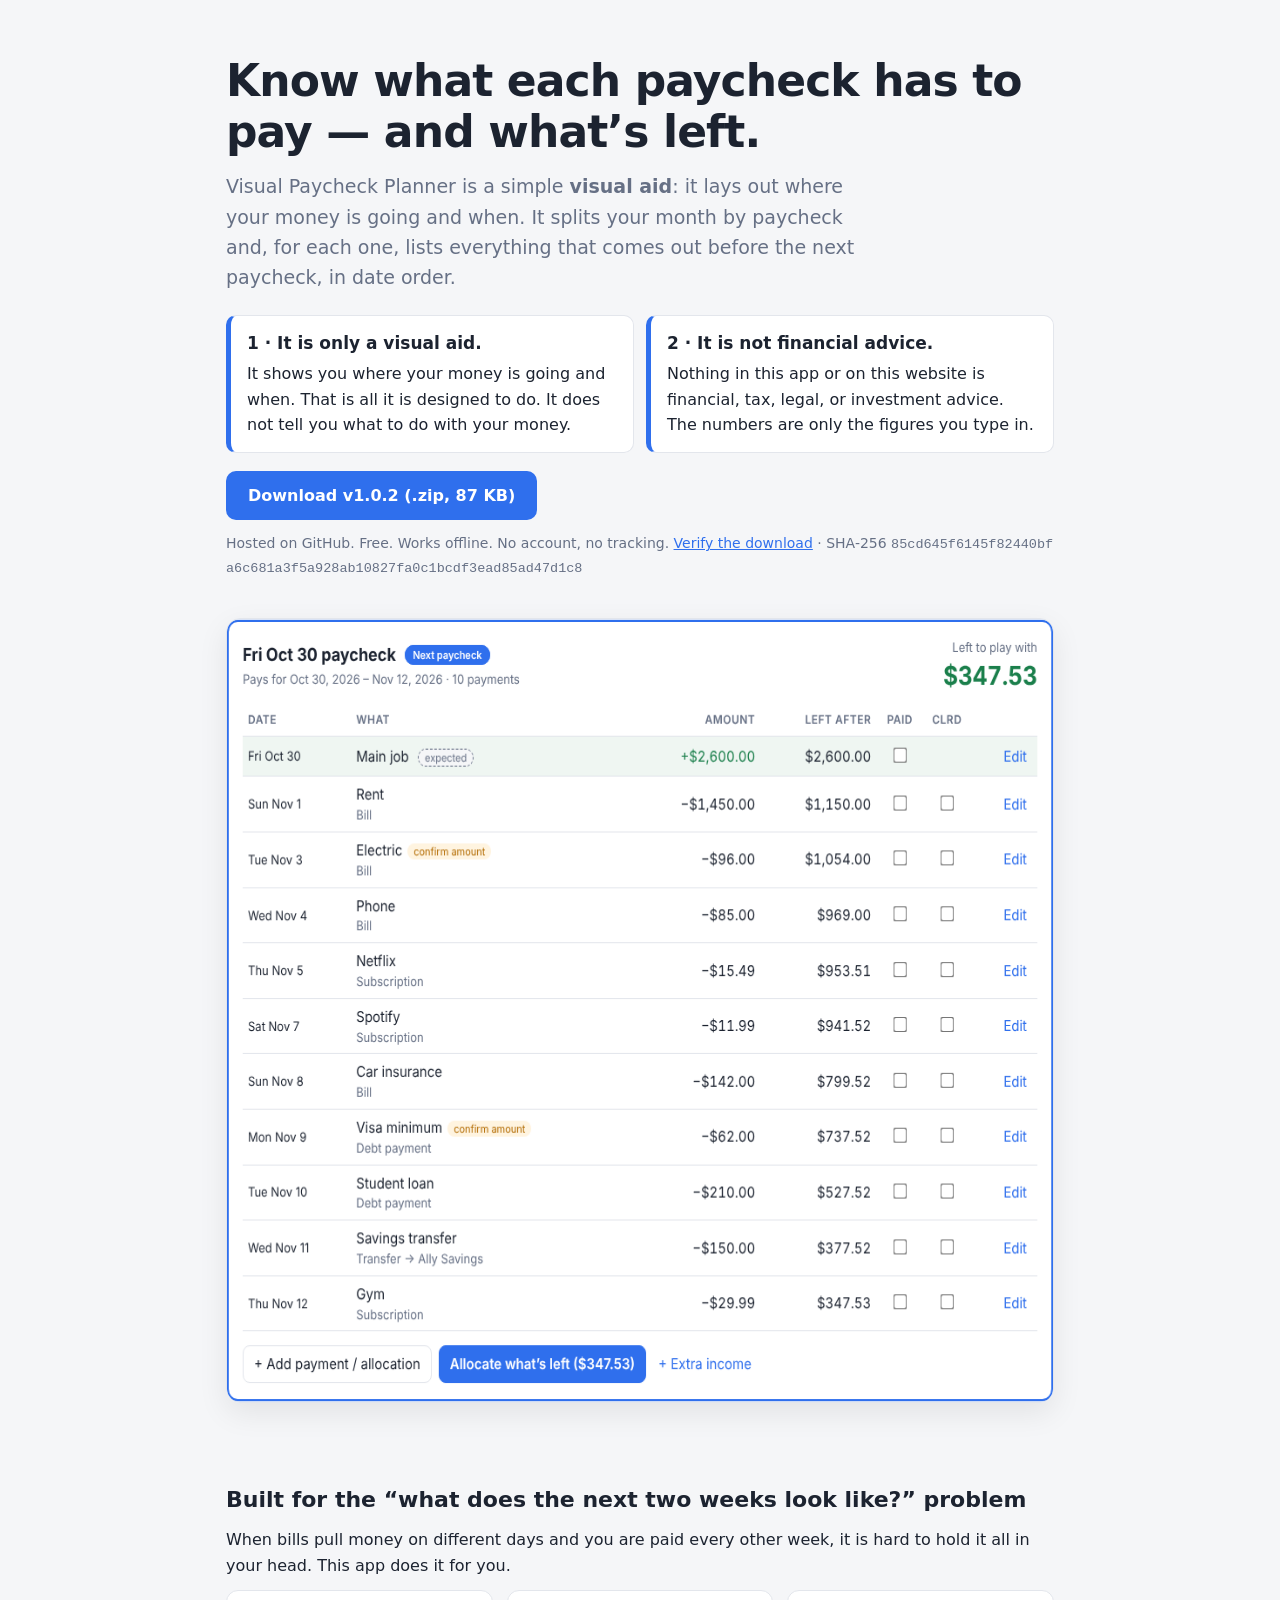
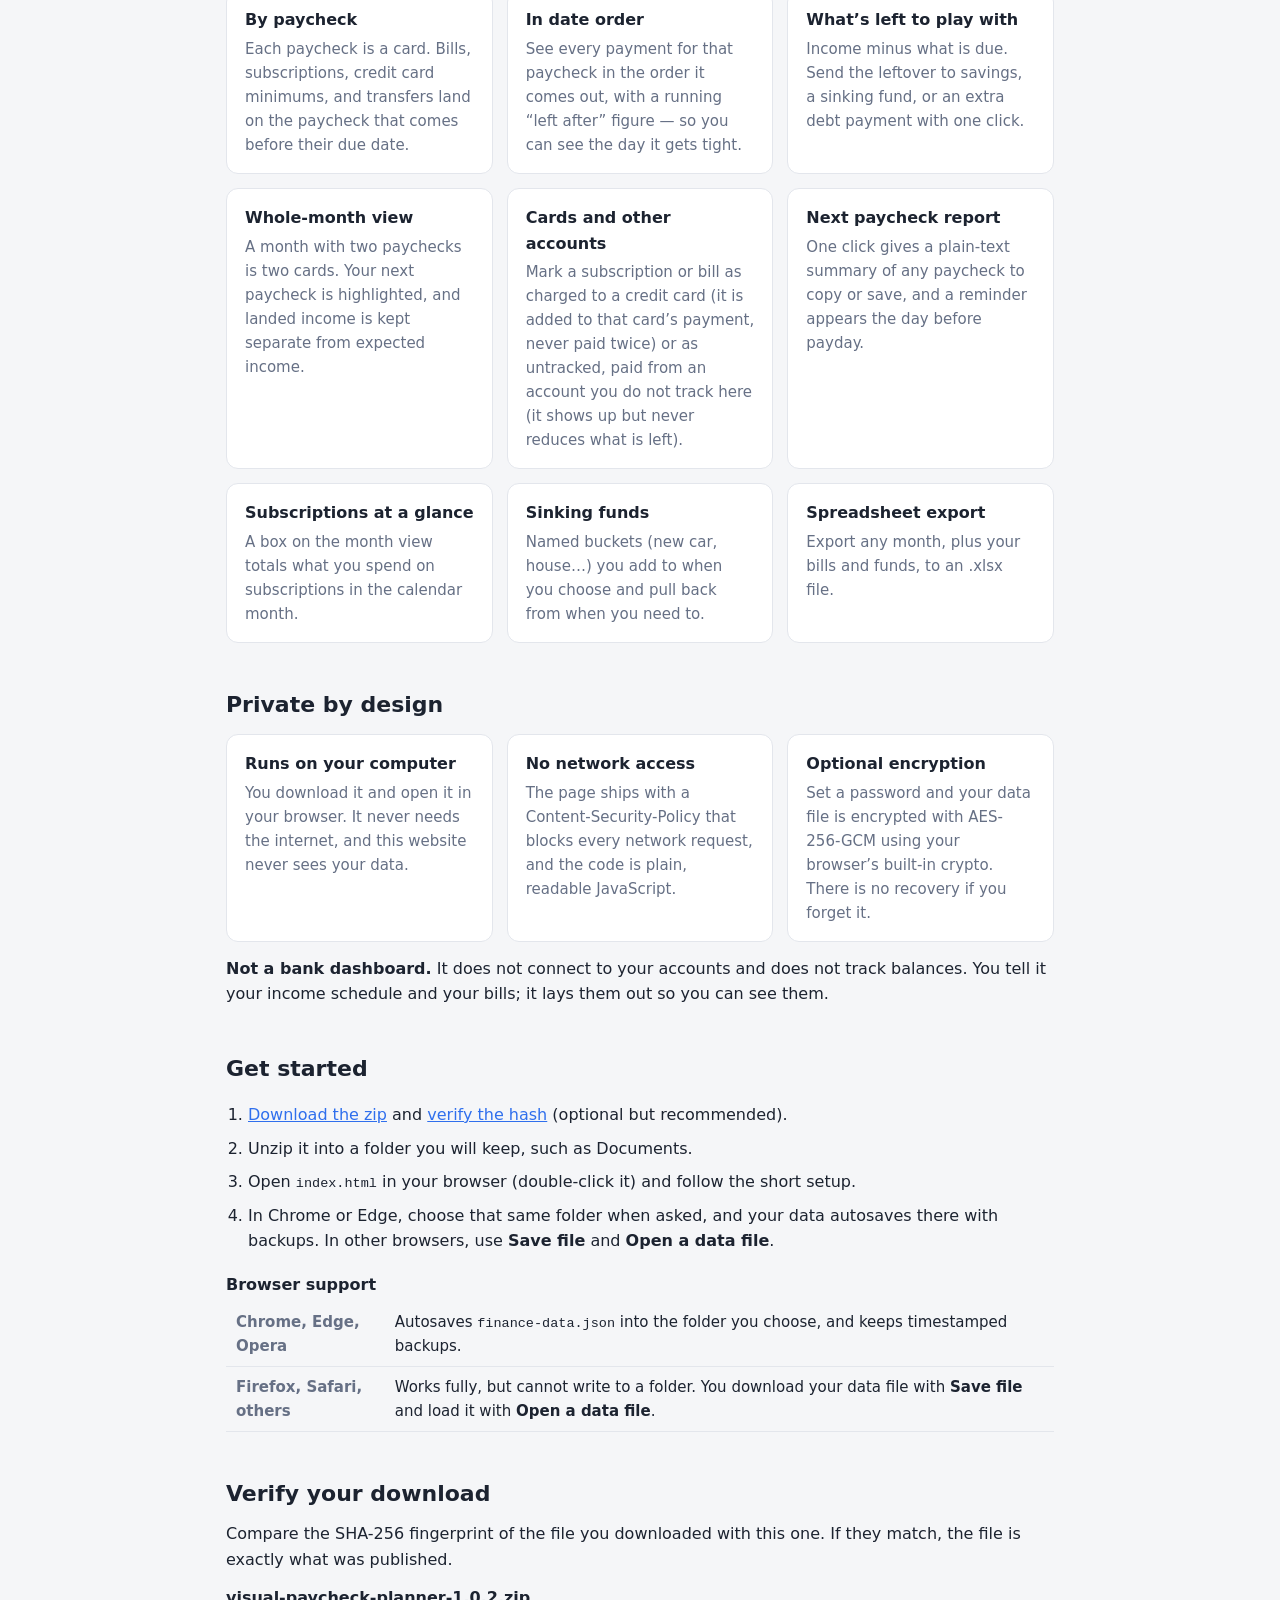
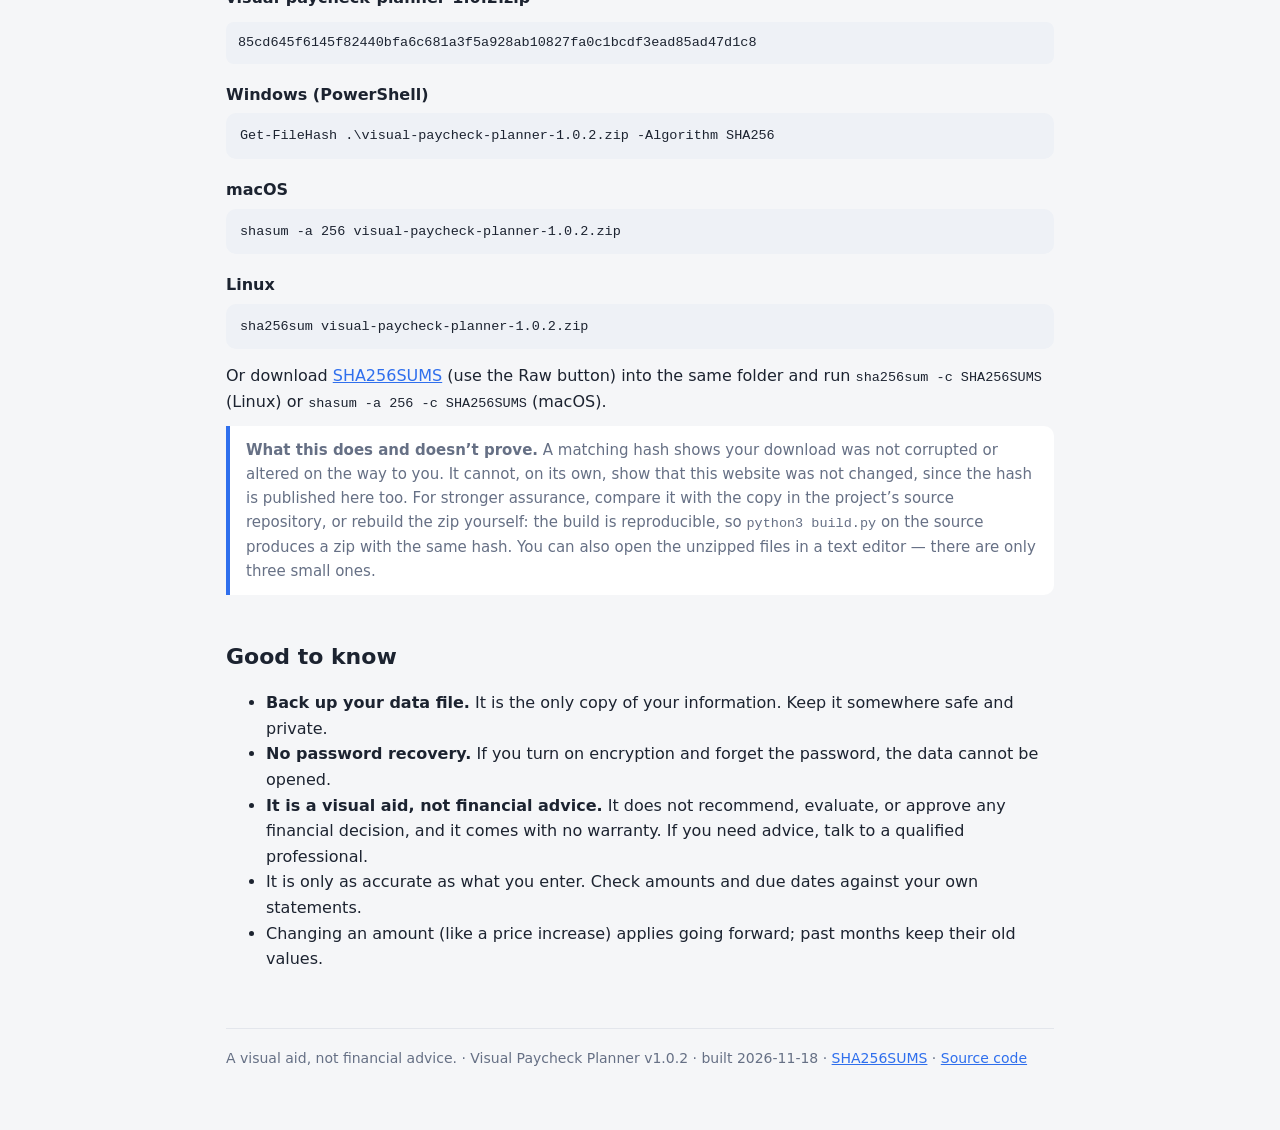
==== commit 28160ddb: "Release v1.0.2: next paycheck report, day-before reminder, Untracked items - Next paycheck report bu" ====
--- a/docs/index.html
+++ b/docs/index.html
@@ -51,8 +51,8 @@
     <div><b>1 &middot; It is only a visual aid.</b> It shows you where your money is going and when. That is all it is designed to do. It does not tell you what to do with your money.</div>
     <div><b>2 &middot; It is not financial advice.</b> Nothing in this app or on this website is financial, tax, legal, or investment advice. The numbers are only the figures you type in.</div>
   </div>
-  <p><a class="btn" href="https://github.com/phluschott/financial-htmlapp/raw/main/docs/downloads/visual-paycheck-planner-1.0.1.zip" rel="noopener">Download v1.0.1 (.zip, 79 KB)</a></p>
-  <p class="meta">Hosted on GitHub. Free. Works offline. No account, no tracking. <a href="#verify">Verify the download</a> · SHA-256 <code>76c6a3bdc36447b97d142caf942a114b7d6292f039abd0c56515b57b258c3f38</code></p>
+  <p><a class="btn" href="https://github.com/phluschott/financial-htmlapp/raw/main/docs/downloads/visual-paycheck-planner-1.0.2.zip" rel="noopener">Download v1.0.2 (.zip, 87 KB)</a></p>
+  <p class="meta">Hosted on GitHub. Free. Works offline. No account, no tracking. <a href="#verify">Verify the download</a> · SHA-256 <code>85cd645f6145f82440bfa6c681a3f5a928ab10827fa0c1bcdf3ead85ad47d1c8</code></p>
   <img class="shot" src="assets/screenshot.png" alt="A paycheck card listing the income and ten payments in date order, with a running balance after each and $347.53 left to play with" width="948" height="785">
 </header>
 
@@ -63,7 +63,8 @@
   <div class="card"><h3>In date order</h3><p>See every payment for that paycheck in the order it comes out, with a running “left after” figure — so you can see the day it gets tight.</p></div>
   <div class="card"><h3>What’s left to play with</h3><p>Income minus what is due. Send the leftover to savings, a sinking fund, or an extra debt payment with one click.</p></div>
   <div class="card"><h3>Whole-month view</h3><p>A month with two paychecks is two cards. Your next paycheck is highlighted, and landed income is kept separate from expected income.</p></div>
-  <div class="card"><h3>Charged to a card</h3><p>Tell it a subscription or bill is charged to a credit card. It is added to that card’s payment instead of being paid twice.</p></div>
+  <div class="card"><h3>Cards and other accounts</h3><p>Mark a subscription or bill as charged to a credit card (it is added to that card’s payment, never paid twice) or as untracked, paid from an account you do not track here (it shows up but never reduces what is left).</p></div>
+  <div class="card"><h3>Next paycheck report</h3><p>One click gives a plain-text summary of any paycheck to copy or save, and a reminder appears the day before payday.</p></div>
   <div class="card"><h3>Subscriptions at a glance</h3><p>A box on the month view totals what you spend on subscriptions in the calendar month.</p></div>
   <div class="card"><h3>Sinking funds</h3><p>Named buckets (new car, house…) you add to when you choose and pull back from when you need to.</p></div>
   <div class="card"><h3>Spreadsheet export</h3><p>Export any month, plus your bills and funds, to an .xlsx file.</p></div>
@@ -79,7 +80,7 @@
 
 <h2>Get started</h2>
 <ol class="steps">
-  <li><a href="https://github.com/phluschott/financial-htmlapp/raw/main/docs/downloads/visual-paycheck-planner-1.0.1.zip" rel="noopener">Download the zip</a> and <a href="#verify">verify the hash</a> (optional but recommended).</li>
+  <li><a href="https://github.com/phluschott/financial-htmlapp/raw/main/docs/downloads/visual-paycheck-planner-1.0.2.zip" rel="noopener">Download the zip</a> and <a href="#verify">verify the hash</a> (optional but recommended).</li>
   <li>Unzip it into a folder you will keep, such as Documents.</li>
   <li>Open <code>index.html</code> in your browser (double-click it) and follow the short setup.</li>
   <li>In Chrome or Edge, choose that same folder when asked, and your data autosaves there with backups. In other browsers, use <b>Save file</b> and <b>Open a data file</b>.</li>
@@ -93,14 +94,14 @@
 
 <h2 id="verify">Verify your download</h2>
 <p>Compare the SHA-256 fingerprint of the file you downloaded with this one. If they match, the file is exactly what was published.</p>
-<p><b>visual-paycheck-planner-1.0.1.zip</b></p>
-<code class="hash">76c6a3bdc36447b97d142caf942a114b7d6292f039abd0c56515b57b258c3f38</code>
+<p><b>visual-paycheck-planner-1.0.2.zip</b></p>
+<code class="hash">85cd645f6145f82440bfa6c681a3f5a928ab10827fa0c1bcdf3ead85ad47d1c8</code>
 <h3>Windows (PowerShell)</h3>
-<pre>Get-FileHash .\visual-paycheck-planner-1.0.1.zip -Algorithm SHA256</pre>
+<pre>Get-FileHash .\visual-paycheck-planner-1.0.2.zip -Algorithm SHA256</pre>
 <h3>macOS</h3>
-<pre>shasum -a 256 visual-paycheck-planner-1.0.1.zip</pre>
+<pre>shasum -a 256 visual-paycheck-planner-1.0.2.zip</pre>
 <h3>Linux</h3>
-<pre>sha256sum visual-paycheck-planner-1.0.1.zip</pre>
+<pre>sha256sum visual-paycheck-planner-1.0.2.zip</pre>
 <p>Or download <a href="https://github.com/phluschott/financial-htmlapp/blob/main/docs/downloads/SHA256SUMS" rel="noopener">SHA256SUMS</a> (use the Raw button) into the same folder and run <code>sha256sum -c SHA256SUMS</code> (Linux) or <code>shasum -a 256 -c SHA256SUMS</code> (macOS).</p>
 <p class="note"><b>What this does and doesn’t prove.</b> A matching hash shows your download was not corrupted or altered on the way to you. It cannot, on its own, show that this website was not changed, since the hash is published here too. For stronger assurance, compare it with the copy in the project’s source repository, or rebuild the zip yourself: the build is reproducible, so <code>python3 build.py</code> on the source produces a zip with the same hash. You can also open the unzipped files in a text editor — there are only three small ones.</p>
 
@@ -114,7 +115,7 @@
 </ul>
 
 <footer>
-  A visual aid, not financial advice. · Visual Paycheck Planner v1.0.1 · built 2026-11-17 · <a href="https://github.com/phluschott/financial-htmlapp/blob/main/docs/downloads/SHA256SUMS" rel="noopener">SHA256SUMS</a> · <a href="https://github.com/phluschott/financial-htmlapp" rel="noopener">Source code</a>
+  A visual aid, not financial advice. · Visual Paycheck Planner v1.0.2 · built 2026-11-18 · <a href="https://github.com/phluschott/financial-htmlapp/blob/main/docs/downloads/SHA256SUMS" rel="noopener">SHA256SUMS</a> · <a href="https://github.com/phluschott/financial-htmlapp" rel="noopener">Source code</a>
 </footer>
 </div>
 </body>
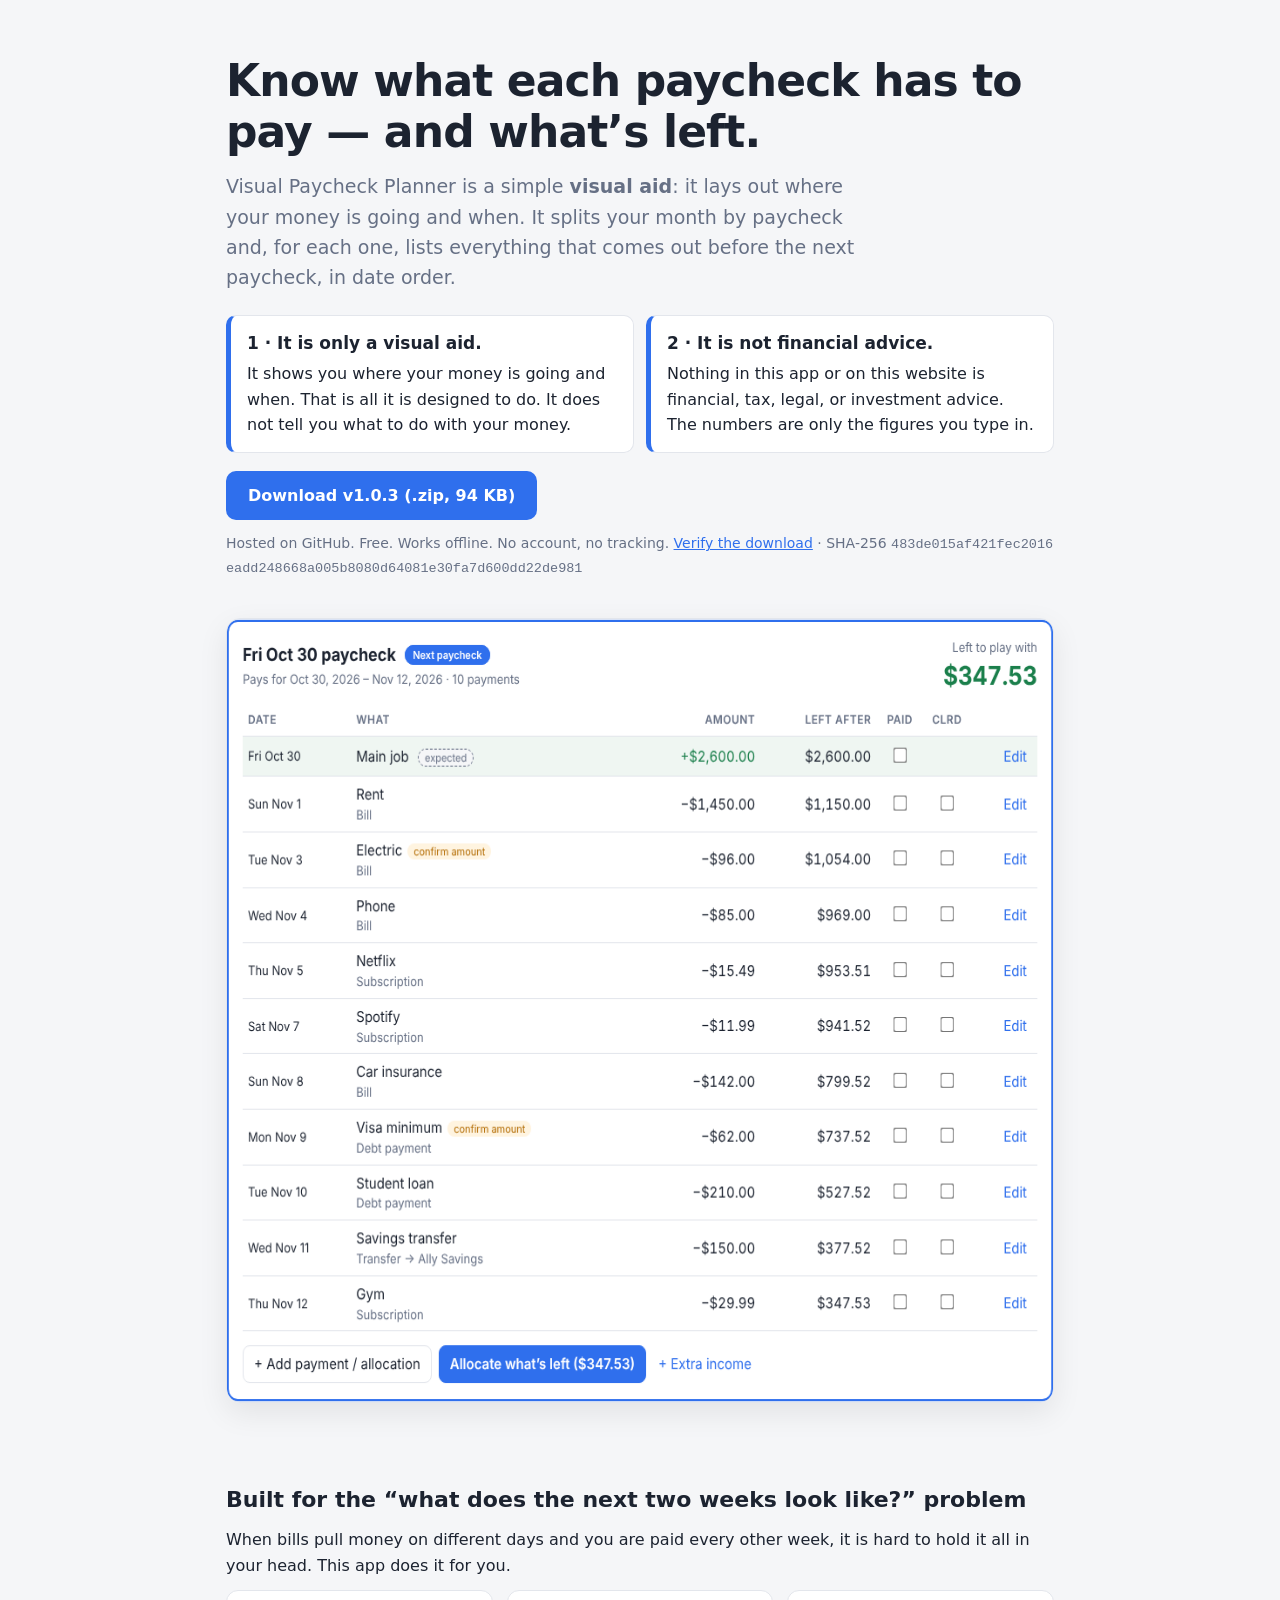
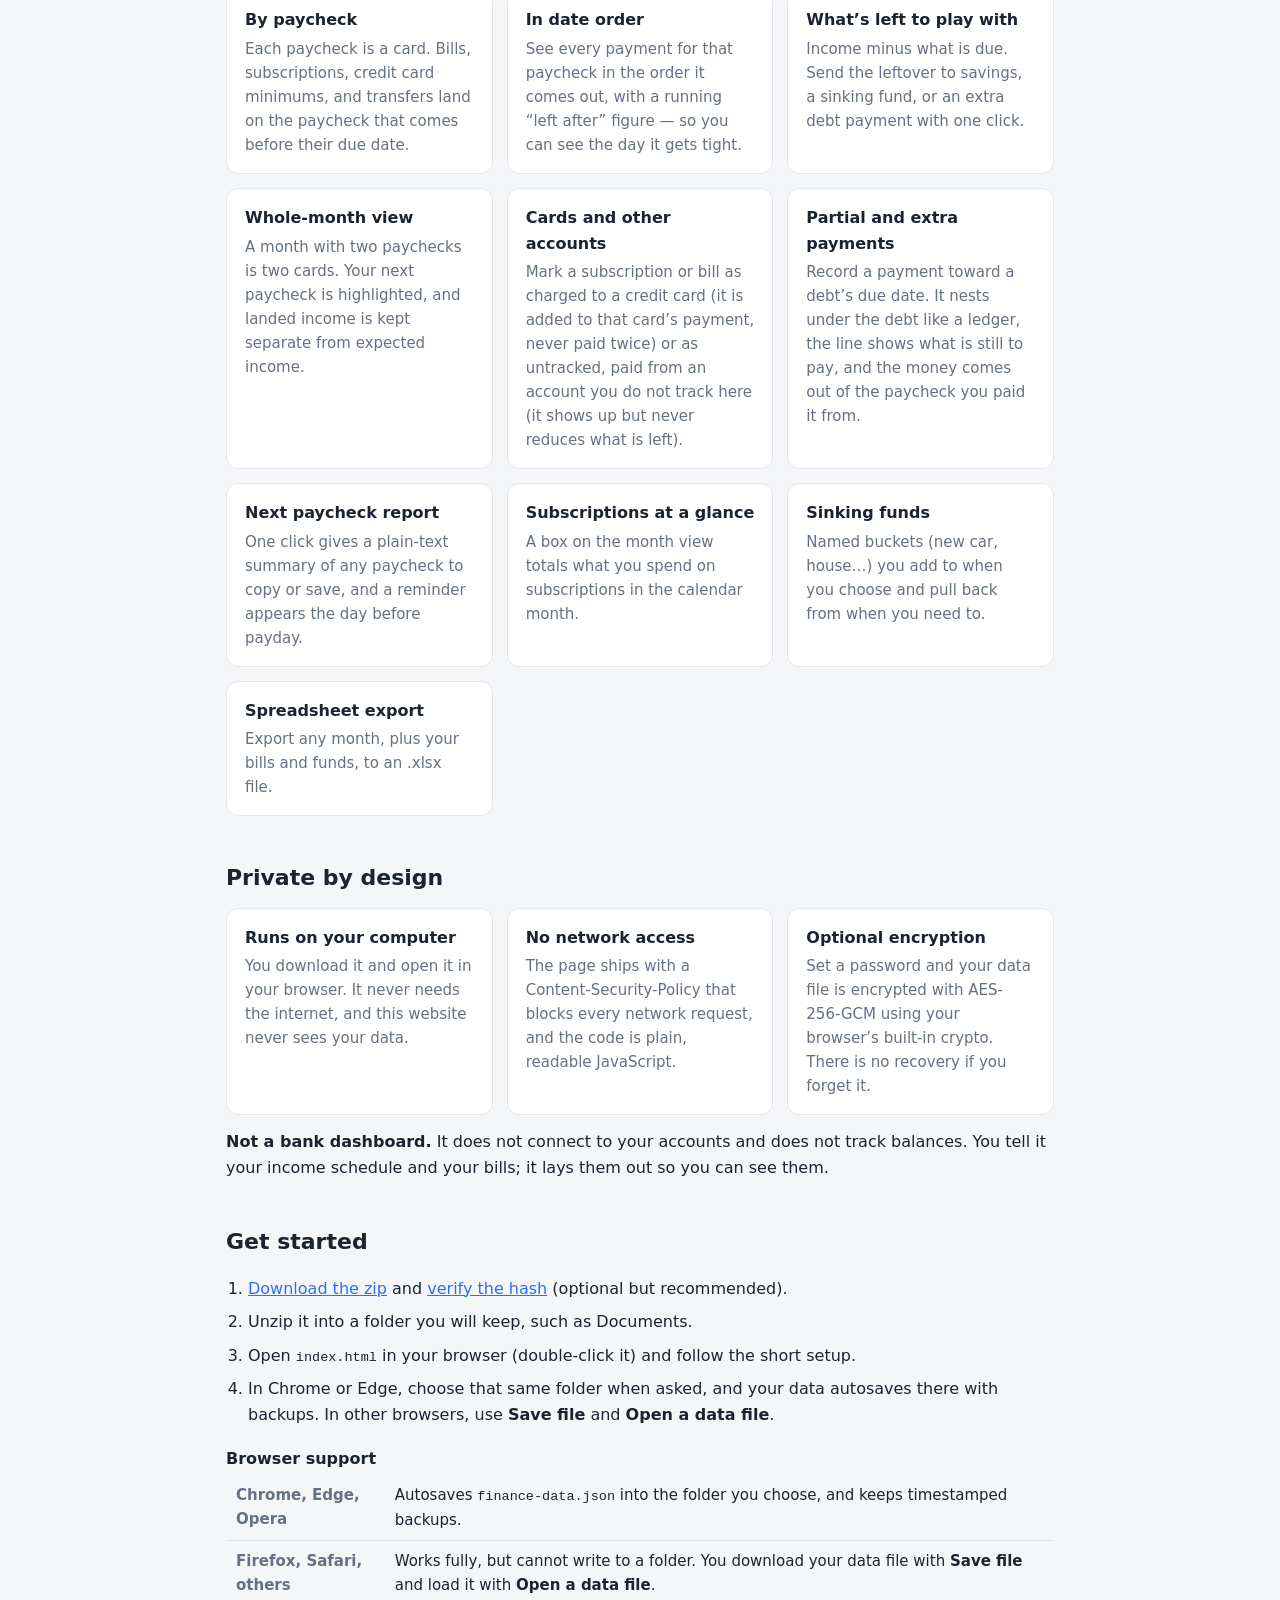
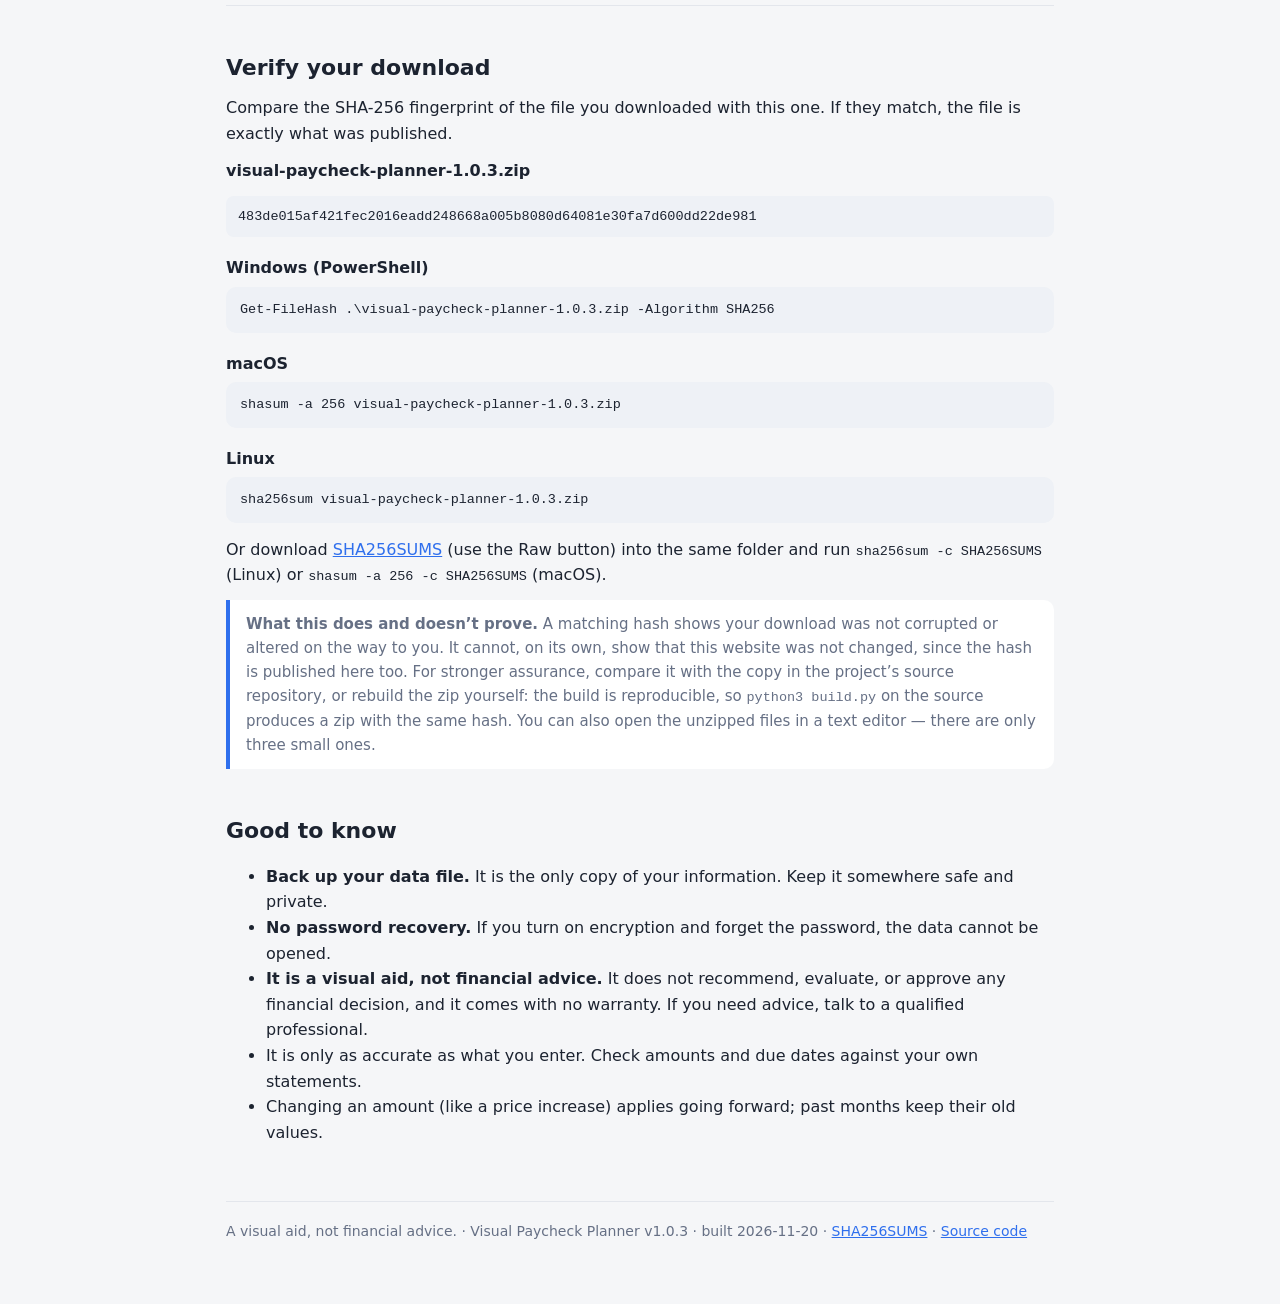
==== commit 3adb2688: "Release v1.0.3: debt payments nested under the debt - Version 1.0.3, new zip and SHA256SUMS, README," ====
--- a/docs/index.html
+++ b/docs/index.html
@@ -51,8 +51,8 @@
     <div><b>1 &middot; It is only a visual aid.</b> It shows you where your money is going and when. That is all it is designed to do. It does not tell you what to do with your money.</div>
     <div><b>2 &middot; It is not financial advice.</b> Nothing in this app or on this website is financial, tax, legal, or investment advice. The numbers are only the figures you type in.</div>
   </div>
-  <p><a class="btn" href="https://github.com/phluschott/financial-htmlapp/raw/main/docs/downloads/visual-paycheck-planner-1.0.2.zip" rel="noopener">Download v1.0.2 (.zip, 87 KB)</a></p>
-  <p class="meta">Hosted on GitHub. Free. Works offline. No account, no tracking. <a href="#verify">Verify the download</a> · SHA-256 <code>85cd645f6145f82440bfa6c681a3f5a928ab10827fa0c1bcdf3ead85ad47d1c8</code></p>
+  <p><a class="btn" href="https://github.com/phluschott/financial-htmlapp/raw/main/docs/downloads/visual-paycheck-planner-1.0.3.zip" rel="noopener">Download v1.0.3 (.zip, 94 KB)</a></p>
+  <p class="meta">Hosted on GitHub. Free. Works offline. No account, no tracking. <a href="#verify">Verify the download</a> · SHA-256 <code>483de015af421fec2016eadd248668a005b8080d64081e30fa7d600dd22de981</code></p>
   <img class="shot" src="assets/screenshot.png" alt="A paycheck card listing the income and ten payments in date order, with a running balance after each and $347.53 left to play with" width="948" height="785">
 </header>
 
@@ -64,6 +64,7 @@
   <div class="card"><h3>What’s left to play with</h3><p>Income minus what is due. Send the leftover to savings, a sinking fund, or an extra debt payment with one click.</p></div>
   <div class="card"><h3>Whole-month view</h3><p>A month with two paychecks is two cards. Your next paycheck is highlighted, and landed income is kept separate from expected income.</p></div>
   <div class="card"><h3>Cards and other accounts</h3><p>Mark a subscription or bill as charged to a credit card (it is added to that card’s payment, never paid twice) or as untracked, paid from an account you do not track here (it shows up but never reduces what is left).</p></div>
+  <div class="card"><h3>Partial and extra payments</h3><p>Record a payment toward a debt’s due date. It nests under the debt like a ledger, the line shows what is still to pay, and the money comes out of the paycheck you paid it from.</p></div>
   <div class="card"><h3>Next paycheck report</h3><p>One click gives a plain-text summary of any paycheck to copy or save, and a reminder appears the day before payday.</p></div>
   <div class="card"><h3>Subscriptions at a glance</h3><p>A box on the month view totals what you spend on subscriptions in the calendar month.</p></div>
   <div class="card"><h3>Sinking funds</h3><p>Named buckets (new car, house…) you add to when you choose and pull back from when you need to.</p></div>
@@ -80,7 +81,7 @@
 
 <h2>Get started</h2>
 <ol class="steps">
-  <li><a href="https://github.com/phluschott/financial-htmlapp/raw/main/docs/downloads/visual-paycheck-planner-1.0.2.zip" rel="noopener">Download the zip</a> and <a href="#verify">verify the hash</a> (optional but recommended).</li>
+  <li><a href="https://github.com/phluschott/financial-htmlapp/raw/main/docs/downloads/visual-paycheck-planner-1.0.3.zip" rel="noopener">Download the zip</a> and <a href="#verify">verify the hash</a> (optional but recommended).</li>
   <li>Unzip it into a folder you will keep, such as Documents.</li>
   <li>Open <code>index.html</code> in your browser (double-click it) and follow the short setup.</li>
   <li>In Chrome or Edge, choose that same folder when asked, and your data autosaves there with backups. In other browsers, use <b>Save file</b> and <b>Open a data file</b>.</li>
@@ -94,14 +95,14 @@
 
 <h2 id="verify">Verify your download</h2>
 <p>Compare the SHA-256 fingerprint of the file you downloaded with this one. If they match, the file is exactly what was published.</p>
-<p><b>visual-paycheck-planner-1.0.2.zip</b></p>
-<code class="hash">85cd645f6145f82440bfa6c681a3f5a928ab10827fa0c1bcdf3ead85ad47d1c8</code>
+<p><b>visual-paycheck-planner-1.0.3.zip</b></p>
+<code class="hash">483de015af421fec2016eadd248668a005b8080d64081e30fa7d600dd22de981</code>
 <h3>Windows (PowerShell)</h3>
-<pre>Get-FileHash .\visual-paycheck-planner-1.0.2.zip -Algorithm SHA256</pre>
+<pre>Get-FileHash .\visual-paycheck-planner-1.0.3.zip -Algorithm SHA256</pre>
 <h3>macOS</h3>
-<pre>shasum -a 256 visual-paycheck-planner-1.0.2.zip</pre>
+<pre>shasum -a 256 visual-paycheck-planner-1.0.3.zip</pre>
 <h3>Linux</h3>
-<pre>sha256sum visual-paycheck-planner-1.0.2.zip</pre>
+<pre>sha256sum visual-paycheck-planner-1.0.3.zip</pre>
 <p>Or download <a href="https://github.com/phluschott/financial-htmlapp/blob/main/docs/downloads/SHA256SUMS" rel="noopener">SHA256SUMS</a> (use the Raw button) into the same folder and run <code>sha256sum -c SHA256SUMS</code> (Linux) or <code>shasum -a 256 -c SHA256SUMS</code> (macOS).</p>
 <p class="note"><b>What this does and doesn’t prove.</b> A matching hash shows your download was not corrupted or altered on the way to you. It cannot, on its own, show that this website was not changed, since the hash is published here too. For stronger assurance, compare it with the copy in the project’s source repository, or rebuild the zip yourself: the build is reproducible, so <code>python3 build.py</code> on the source produces a zip with the same hash. You can also open the unzipped files in a text editor — there are only three small ones.</p>
 
@@ -115,7 +116,7 @@
 </ul>
 
 <footer>
-  A visual aid, not financial advice. · Visual Paycheck Planner v1.0.2 · built 2026-11-18 · <a href="https://github.com/phluschott/financial-htmlapp/blob/main/docs/downloads/SHA256SUMS" rel="noopener">SHA256SUMS</a> · <a href="https://github.com/phluschott/financial-htmlapp" rel="noopener">Source code</a>
+  A visual aid, not financial advice. · Visual Paycheck Planner v1.0.3 · built 2026-11-20 · <a href="https://github.com/phluschott/financial-htmlapp/blob/main/docs/downloads/SHA256SUMS" rel="noopener">SHA256SUMS</a> · <a href="https://github.com/phluschott/financial-htmlapp" rel="noopener">Source code</a>
 </footer>
 </div>
 </body>
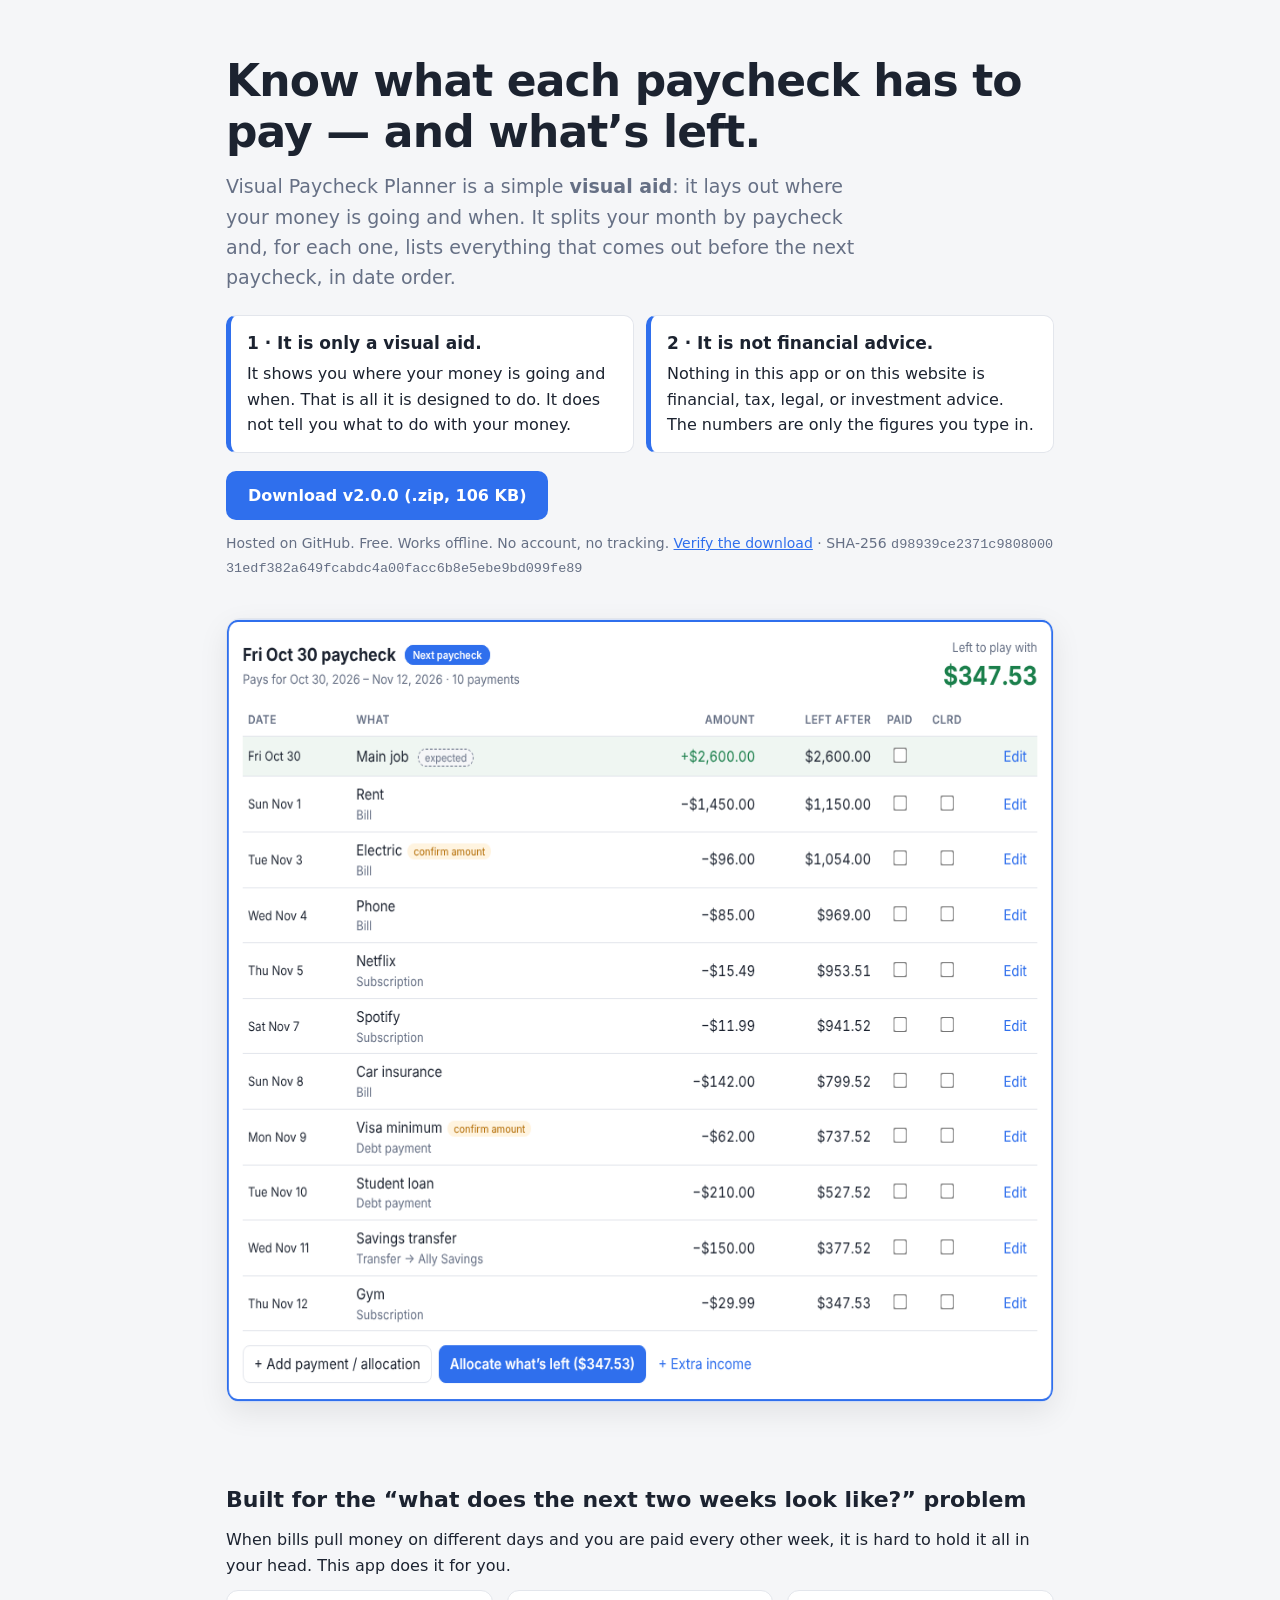
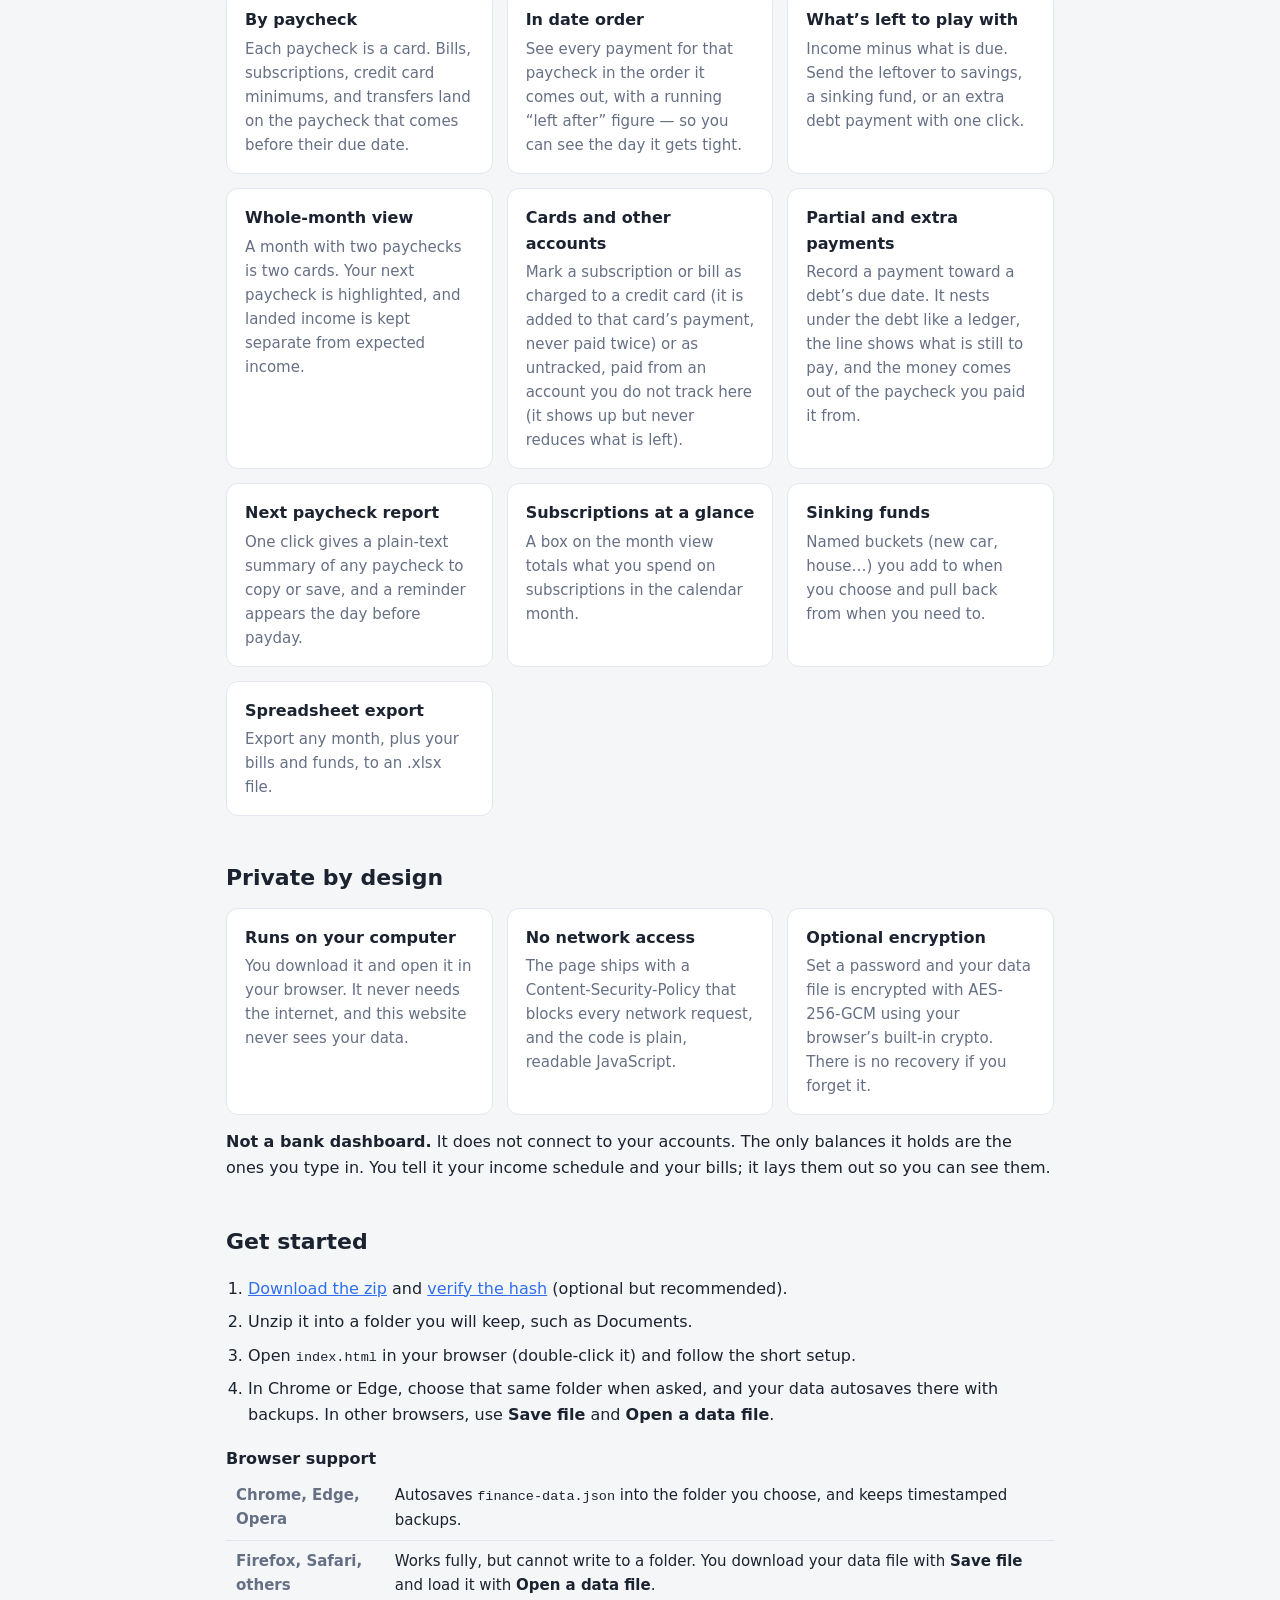
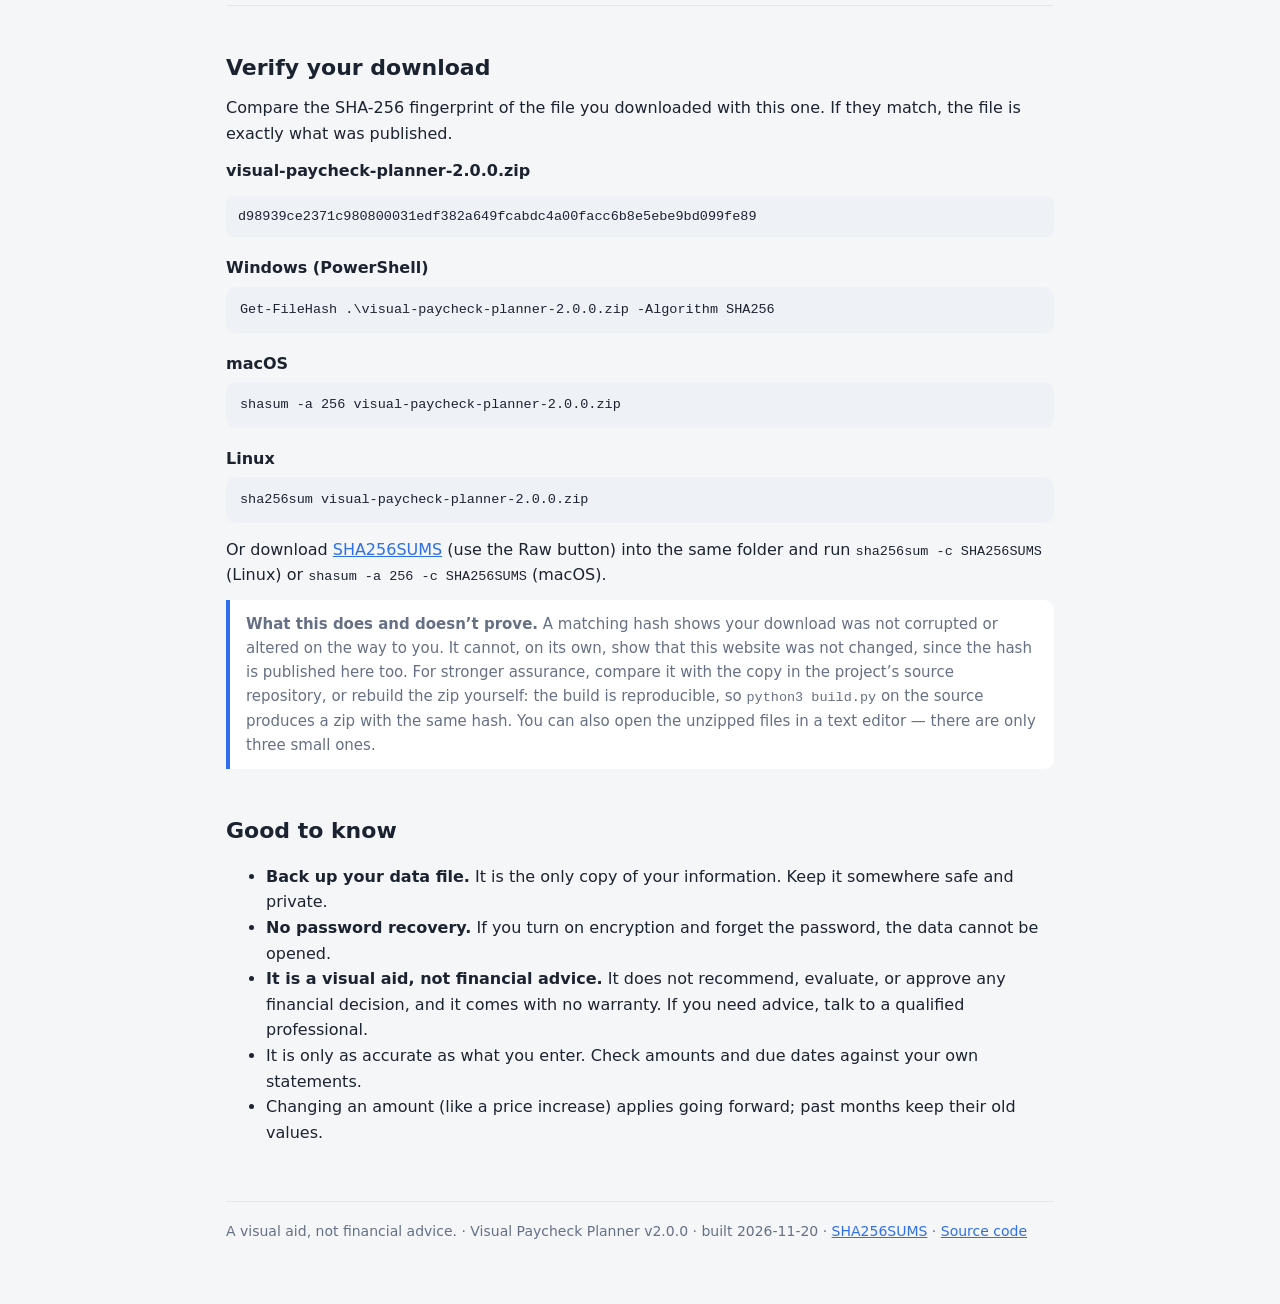
==== commit cf15ba10: "Release v2.0.0: Balances page, APR, extra-payment flag, fund opening balance Co-Authored-By: Claude " ====
--- a/docs/index.html
+++ b/docs/index.html
@@ -51,8 +51,8 @@
     <div><b>1 &middot; It is only a visual aid.</b> It shows you where your money is going and when. That is all it is designed to do. It does not tell you what to do with your money.</div>
     <div><b>2 &middot; It is not financial advice.</b> Nothing in this app or on this website is financial, tax, legal, or investment advice. The numbers are only the figures you type in.</div>
   </div>
-  <p><a class="btn" href="https://github.com/phluschott/financial-htmlapp/raw/main/docs/downloads/visual-paycheck-planner-1.0.3.zip" rel="noopener">Download v1.0.3 (.zip, 94 KB)</a></p>
-  <p class="meta">Hosted on GitHub. Free. Works offline. No account, no tracking. <a href="#verify">Verify the download</a> · SHA-256 <code>483de015af421fec2016eadd248668a005b8080d64081e30fa7d600dd22de981</code></p>
+  <p><a class="btn" href="https://github.com/phluschott/financial-htmlapp/raw/main/docs/downloads/visual-paycheck-planner-2.0.0.zip" rel="noopener">Download v2.0.0 (.zip, 106 KB)</a></p>
+  <p class="meta">Hosted on GitHub. Free. Works offline. No account, no tracking. <a href="#verify">Verify the download</a> · SHA-256 <code>d98939ce2371c980800031edf382a649fcabdc4a00facc6b8e5ebe9bd099fe89</code></p>
   <img class="shot" src="assets/screenshot.png" alt="A paycheck card listing the income and ten payments in date order, with a running balance after each and $347.53 left to play with" width="948" height="785">
 </header>
 
@@ -77,11 +77,11 @@
   <div class="card"><h3>No network access</h3><p>The page ships with a Content-Security-Policy that blocks every network request, and the code is plain, readable JavaScript.</p></div>
   <div class="card"><h3>Optional encryption</h3><p>Set a password and your data file is encrypted with AES-256-GCM using your browser’s built-in crypto. There is no recovery if you forget it.</p></div>
 </div>
-<p style="margin-top:14px"><b>Not a bank dashboard.</b> It does not connect to your accounts and does not track balances. You tell it your income schedule and your bills; it lays them out so you can see them.</p>
+<p style="margin-top:14px"><b>Not a bank dashboard.</b> It does not connect to your accounts. The only balances it holds are the ones you type in. You tell it your income schedule and your bills; it lays them out so you can see them.</p>
 
 <h2>Get started</h2>
 <ol class="steps">
-  <li><a href="https://github.com/phluschott/financial-htmlapp/raw/main/docs/downloads/visual-paycheck-planner-1.0.3.zip" rel="noopener">Download the zip</a> and <a href="#verify">verify the hash</a> (optional but recommended).</li>
+  <li><a href="https://github.com/phluschott/financial-htmlapp/raw/main/docs/downloads/visual-paycheck-planner-2.0.0.zip" rel="noopener">Download the zip</a> and <a href="#verify">verify the hash</a> (optional but recommended).</li>
   <li>Unzip it into a folder you will keep, such as Documents.</li>
   <li>Open <code>index.html</code> in your browser (double-click it) and follow the short setup.</li>
   <li>In Chrome or Edge, choose that same folder when asked, and your data autosaves there with backups. In other browsers, use <b>Save file</b> and <b>Open a data file</b>.</li>
@@ -95,14 +95,14 @@
 
 <h2 id="verify">Verify your download</h2>
 <p>Compare the SHA-256 fingerprint of the file you downloaded with this one. If they match, the file is exactly what was published.</p>
-<p><b>visual-paycheck-planner-1.0.3.zip</b></p>
-<code class="hash">483de015af421fec2016eadd248668a005b8080d64081e30fa7d600dd22de981</code>
+<p><b>visual-paycheck-planner-2.0.0.zip</b></p>
+<code class="hash">d98939ce2371c980800031edf382a649fcabdc4a00facc6b8e5ebe9bd099fe89</code>
 <h3>Windows (PowerShell)</h3>
-<pre>Get-FileHash .\visual-paycheck-planner-1.0.3.zip -Algorithm SHA256</pre>
+<pre>Get-FileHash .\visual-paycheck-planner-2.0.0.zip -Algorithm SHA256</pre>
 <h3>macOS</h3>
-<pre>shasum -a 256 visual-paycheck-planner-1.0.3.zip</pre>
+<pre>shasum -a 256 visual-paycheck-planner-2.0.0.zip</pre>
 <h3>Linux</h3>
-<pre>sha256sum visual-paycheck-planner-1.0.3.zip</pre>
+<pre>sha256sum visual-paycheck-planner-2.0.0.zip</pre>
 <p>Or download <a href="https://github.com/phluschott/financial-htmlapp/blob/main/docs/downloads/SHA256SUMS" rel="noopener">SHA256SUMS</a> (use the Raw button) into the same folder and run <code>sha256sum -c SHA256SUMS</code> (Linux) or <code>shasum -a 256 -c SHA256SUMS</code> (macOS).</p>
 <p class="note"><b>What this does and doesn’t prove.</b> A matching hash shows your download was not corrupted or altered on the way to you. It cannot, on its own, show that this website was not changed, since the hash is published here too. For stronger assurance, compare it with the copy in the project’s source repository, or rebuild the zip yourself: the build is reproducible, so <code>python3 build.py</code> on the source produces a zip with the same hash. You can also open the unzipped files in a text editor — there are only three small ones.</p>
 
@@ -116,7 +116,7 @@
 </ul>
 
 <footer>
-  A visual aid, not financial advice. · Visual Paycheck Planner v1.0.3 · built 2026-11-20 · <a href="https://github.com/phluschott/financial-htmlapp/blob/main/docs/downloads/SHA256SUMS" rel="noopener">SHA256SUMS</a> · <a href="https://github.com/phluschott/financial-htmlapp" rel="noopener">Source code</a>
+  A visual aid, not financial advice. · Visual Paycheck Planner v2.0.0 · built 2026-11-20 · <a href="https://github.com/phluschott/financial-htmlapp/blob/main/docs/downloads/SHA256SUMS" rel="noopener">SHA256SUMS</a> · <a href="https://github.com/phluschott/financial-htmlapp" rel="noopener">Source code</a>
 </footer>
 </div>
 </body>
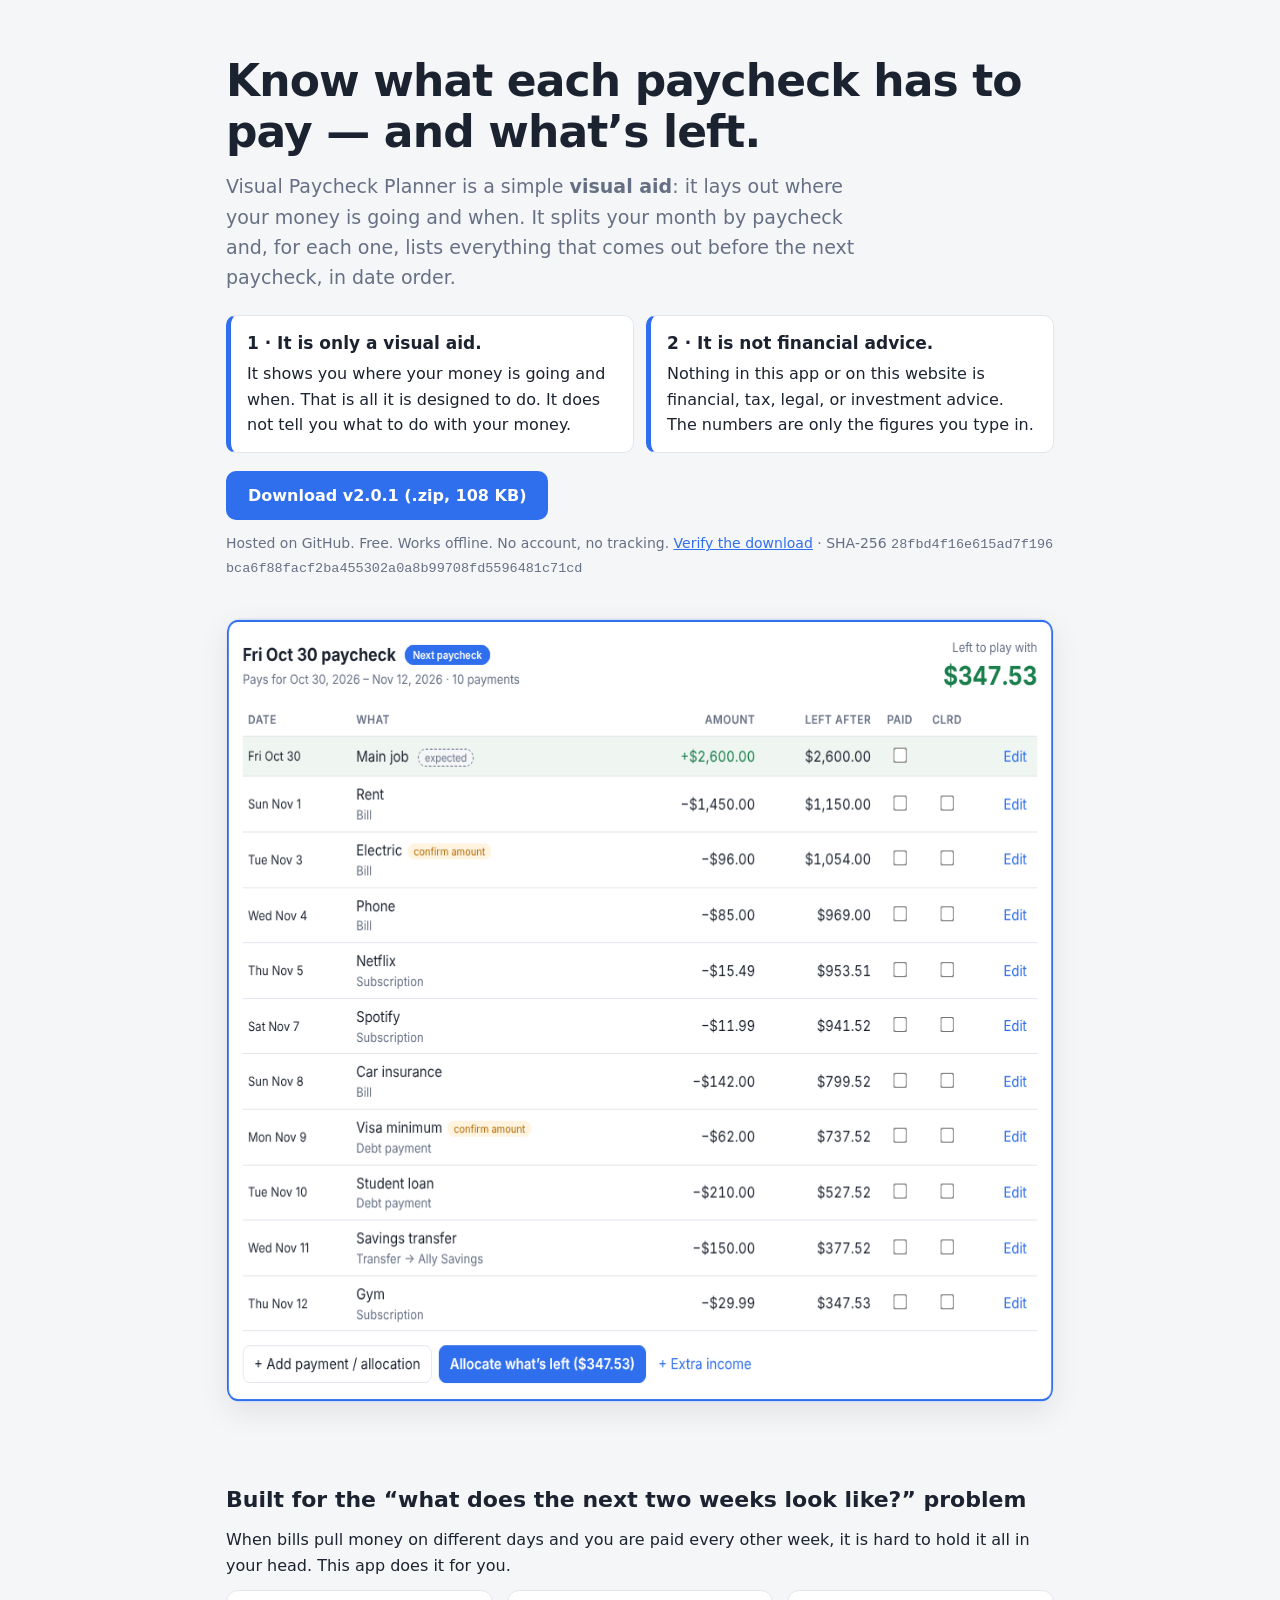
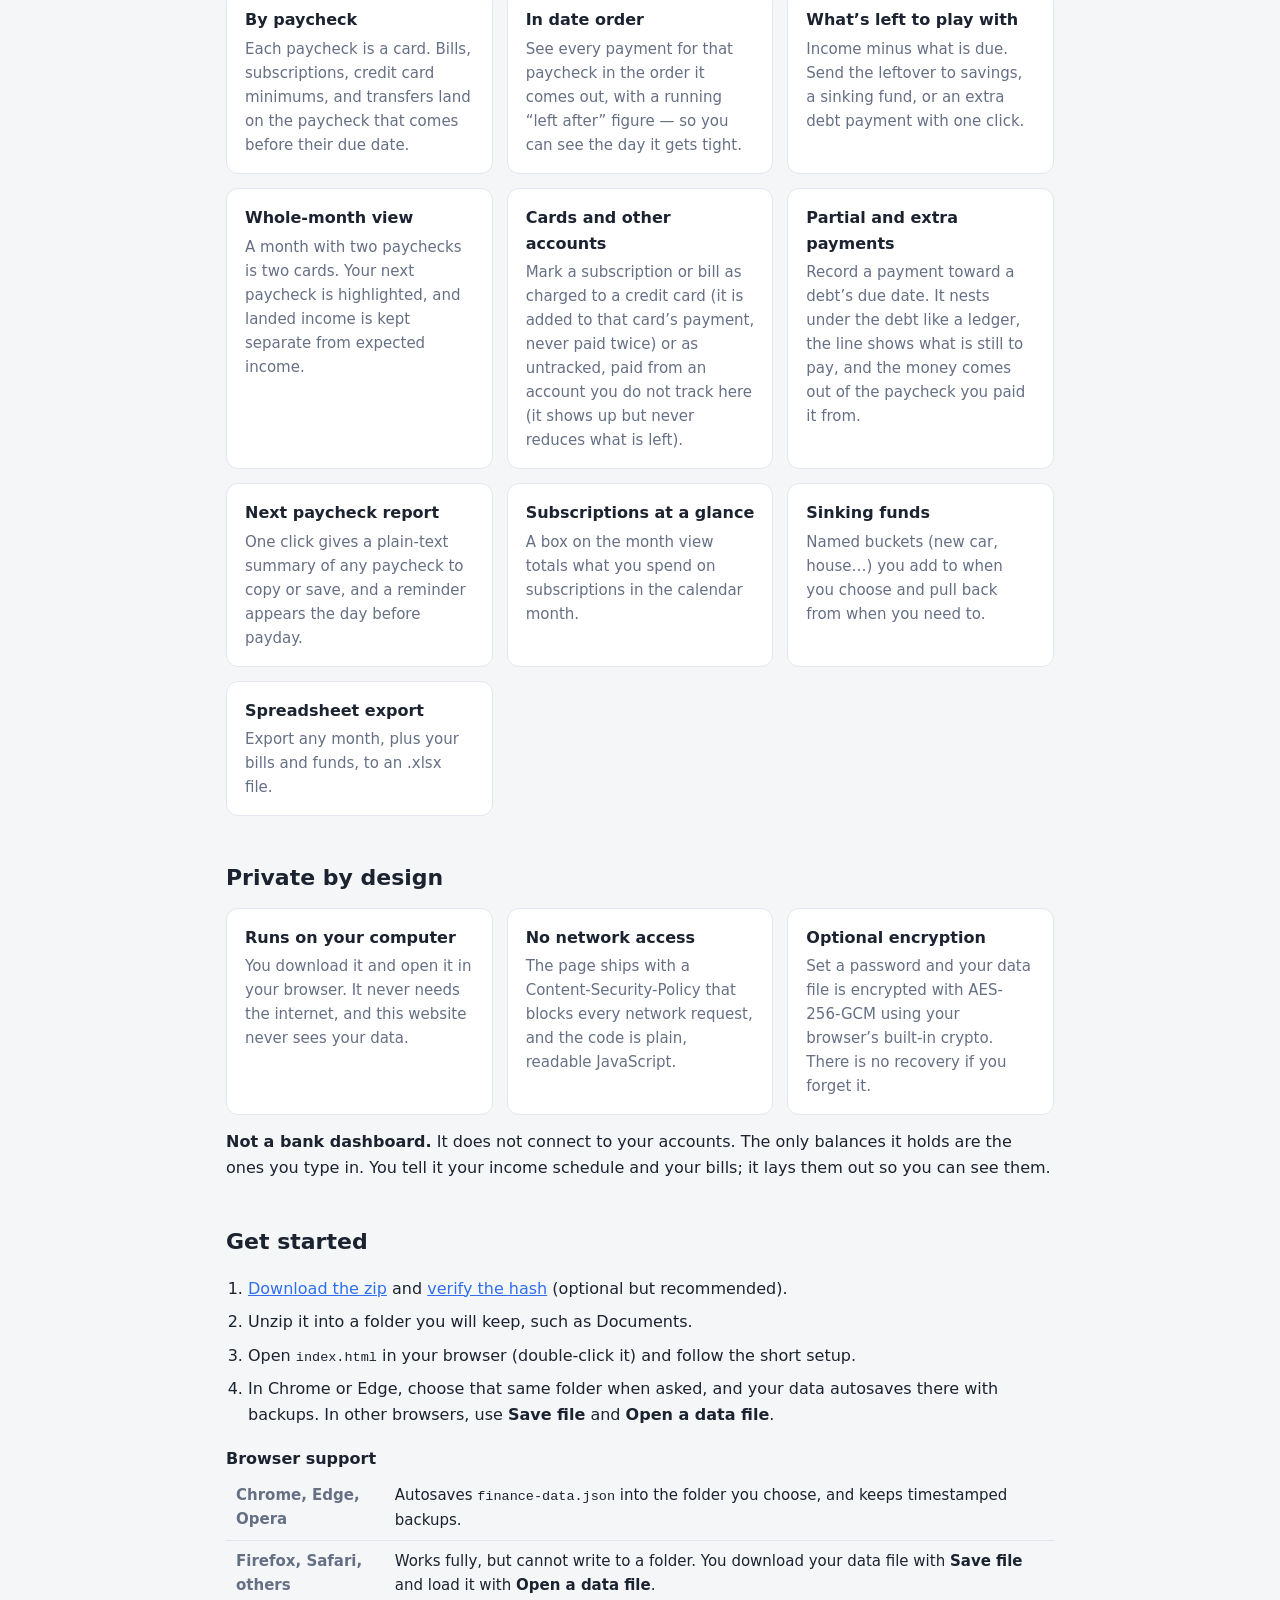
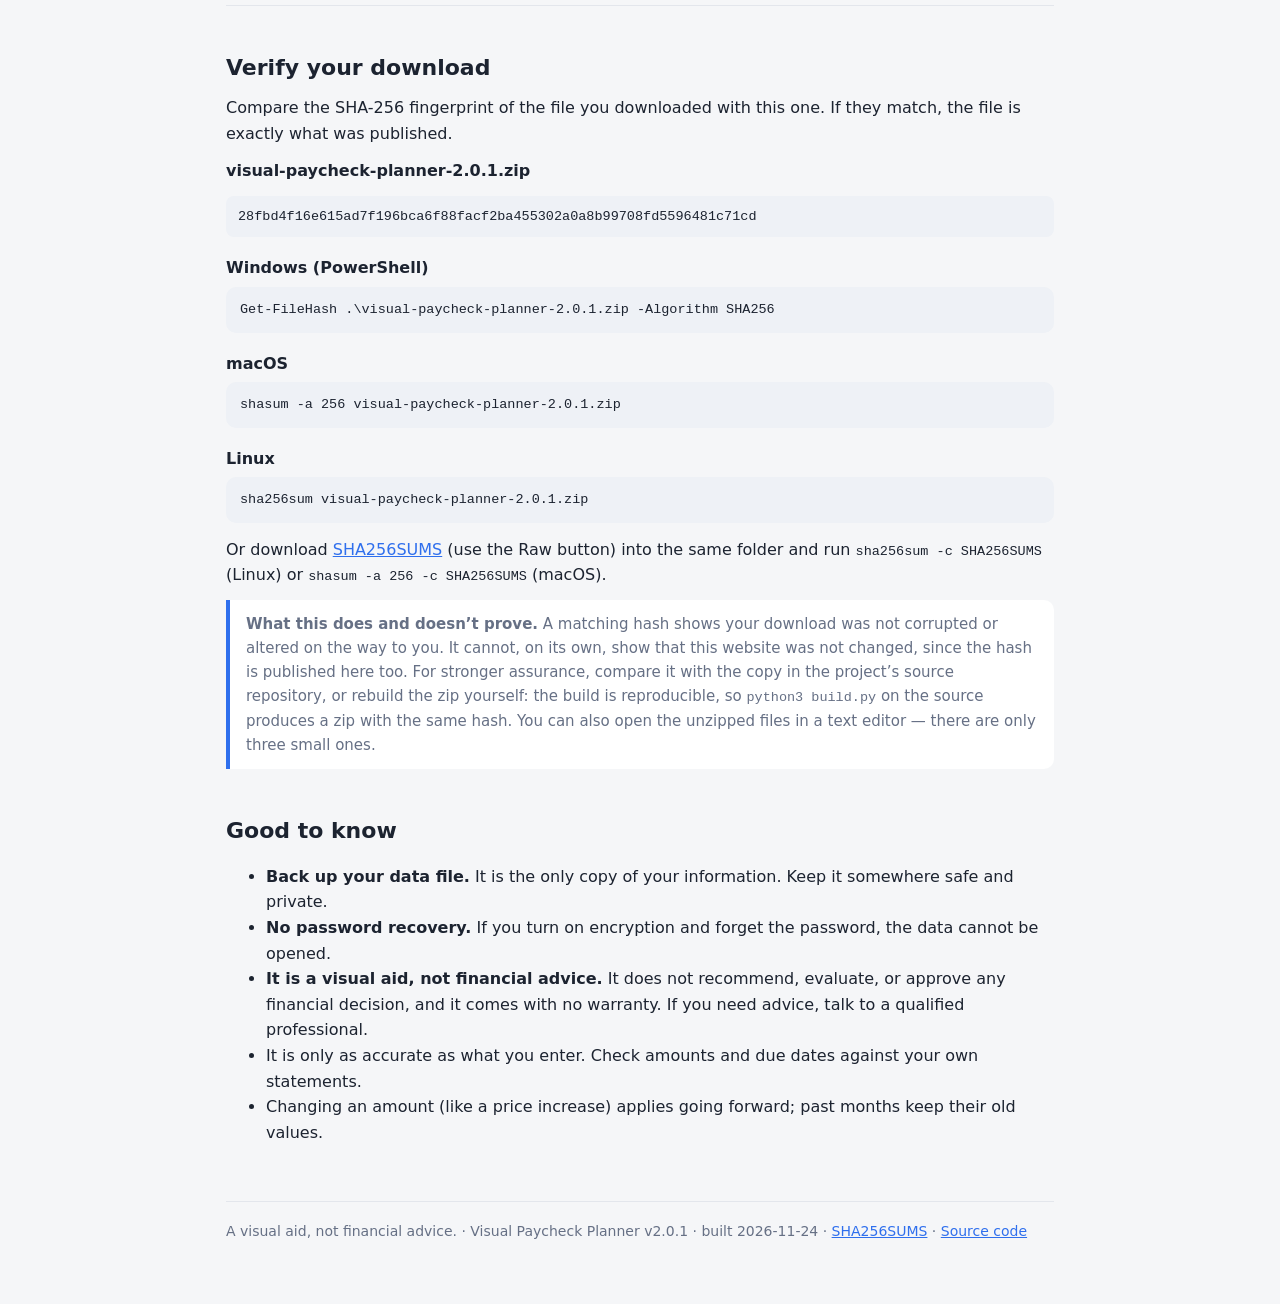
==== commit 3c7d575c: "Release v2.0.1: balance adjustment, extra payment and paid-from fixes, real next-due dates Co-Author" ====
--- a/docs/index.html
+++ b/docs/index.html
@@ -51,8 +51,8 @@
     <div><b>1 &middot; It is only a visual aid.</b> It shows you where your money is going and when. That is all it is designed to do. It does not tell you what to do with your money.</div>
     <div><b>2 &middot; It is not financial advice.</b> Nothing in this app or on this website is financial, tax, legal, or investment advice. The numbers are only the figures you type in.</div>
   </div>
-  <p><a class="btn" href="https://github.com/phluschott/financial-htmlapp/raw/main/docs/downloads/visual-paycheck-planner-2.0.0.zip" rel="noopener">Download v2.0.0 (.zip, 106 KB)</a></p>
-  <p class="meta">Hosted on GitHub. Free. Works offline. No account, no tracking. <a href="#verify">Verify the download</a> · SHA-256 <code>d98939ce2371c980800031edf382a649fcabdc4a00facc6b8e5ebe9bd099fe89</code></p>
+  <p><a class="btn" href="https://github.com/phluschott/financial-htmlapp/raw/main/docs/downloads/visual-paycheck-planner-2.0.1.zip" rel="noopener">Download v2.0.1 (.zip, 108 KB)</a></p>
+  <p class="meta">Hosted on GitHub. Free. Works offline. No account, no tracking. <a href="#verify">Verify the download</a> · SHA-256 <code>28fbd4f16e615ad7f196bca6f88facf2ba455302a0a8b99708fd5596481c71cd</code></p>
   <img class="shot" src="assets/screenshot.png" alt="A paycheck card listing the income and ten payments in date order, with a running balance after each and $347.53 left to play with" width="948" height="785">
 </header>
 
@@ -81,7 +81,7 @@
 
 <h2>Get started</h2>
 <ol class="steps">
-  <li><a href="https://github.com/phluschott/financial-htmlapp/raw/main/docs/downloads/visual-paycheck-planner-2.0.0.zip" rel="noopener">Download the zip</a> and <a href="#verify">verify the hash</a> (optional but recommended).</li>
+  <li><a href="https://github.com/phluschott/financial-htmlapp/raw/main/docs/downloads/visual-paycheck-planner-2.0.1.zip" rel="noopener">Download the zip</a> and <a href="#verify">verify the hash</a> (optional but recommended).</li>
   <li>Unzip it into a folder you will keep, such as Documents.</li>
   <li>Open <code>index.html</code> in your browser (double-click it) and follow the short setup.</li>
   <li>In Chrome or Edge, choose that same folder when asked, and your data autosaves there with backups. In other browsers, use <b>Save file</b> and <b>Open a data file</b>.</li>
@@ -95,14 +95,14 @@
 
 <h2 id="verify">Verify your download</h2>
 <p>Compare the SHA-256 fingerprint of the file you downloaded with this one. If they match, the file is exactly what was published.</p>
-<p><b>visual-paycheck-planner-2.0.0.zip</b></p>
-<code class="hash">d98939ce2371c980800031edf382a649fcabdc4a00facc6b8e5ebe9bd099fe89</code>
+<p><b>visual-paycheck-planner-2.0.1.zip</b></p>
+<code class="hash">28fbd4f16e615ad7f196bca6f88facf2ba455302a0a8b99708fd5596481c71cd</code>
 <h3>Windows (PowerShell)</h3>
-<pre>Get-FileHash .\visual-paycheck-planner-2.0.0.zip -Algorithm SHA256</pre>
+<pre>Get-FileHash .\visual-paycheck-planner-2.0.1.zip -Algorithm SHA256</pre>
 <h3>macOS</h3>
-<pre>shasum -a 256 visual-paycheck-planner-2.0.0.zip</pre>
+<pre>shasum -a 256 visual-paycheck-planner-2.0.1.zip</pre>
 <h3>Linux</h3>
-<pre>sha256sum visual-paycheck-planner-2.0.0.zip</pre>
+<pre>sha256sum visual-paycheck-planner-2.0.1.zip</pre>
 <p>Or download <a href="https://github.com/phluschott/financial-htmlapp/blob/main/docs/downloads/SHA256SUMS" rel="noopener">SHA256SUMS</a> (use the Raw button) into the same folder and run <code>sha256sum -c SHA256SUMS</code> (Linux) or <code>shasum -a 256 -c SHA256SUMS</code> (macOS).</p>
 <p class="note"><b>What this does and doesn’t prove.</b> A matching hash shows your download was not corrupted or altered on the way to you. It cannot, on its own, show that this website was not changed, since the hash is published here too. For stronger assurance, compare it with the copy in the project’s source repository, or rebuild the zip yourself: the build is reproducible, so <code>python3 build.py</code> on the source produces a zip with the same hash. You can also open the unzipped files in a text editor — there are only three small ones.</p>
 
@@ -116,7 +116,7 @@
 </ul>
 
 <footer>
-  A visual aid, not financial advice. · Visual Paycheck Planner v2.0.0 · built 2026-11-20 · <a href="https://github.com/phluschott/financial-htmlapp/blob/main/docs/downloads/SHA256SUMS" rel="noopener">SHA256SUMS</a> · <a href="https://github.com/phluschott/financial-htmlapp" rel="noopener">Source code</a>
+  A visual aid, not financial advice. · Visual Paycheck Planner v2.0.1 · built 2026-11-24 · <a href="https://github.com/phluschott/financial-htmlapp/blob/main/docs/downloads/SHA256SUMS" rel="noopener">SHA256SUMS</a> · <a href="https://github.com/phluschott/financial-htmlapp" rel="noopener">Source code</a>
 </footer>
 </div>
 </body>
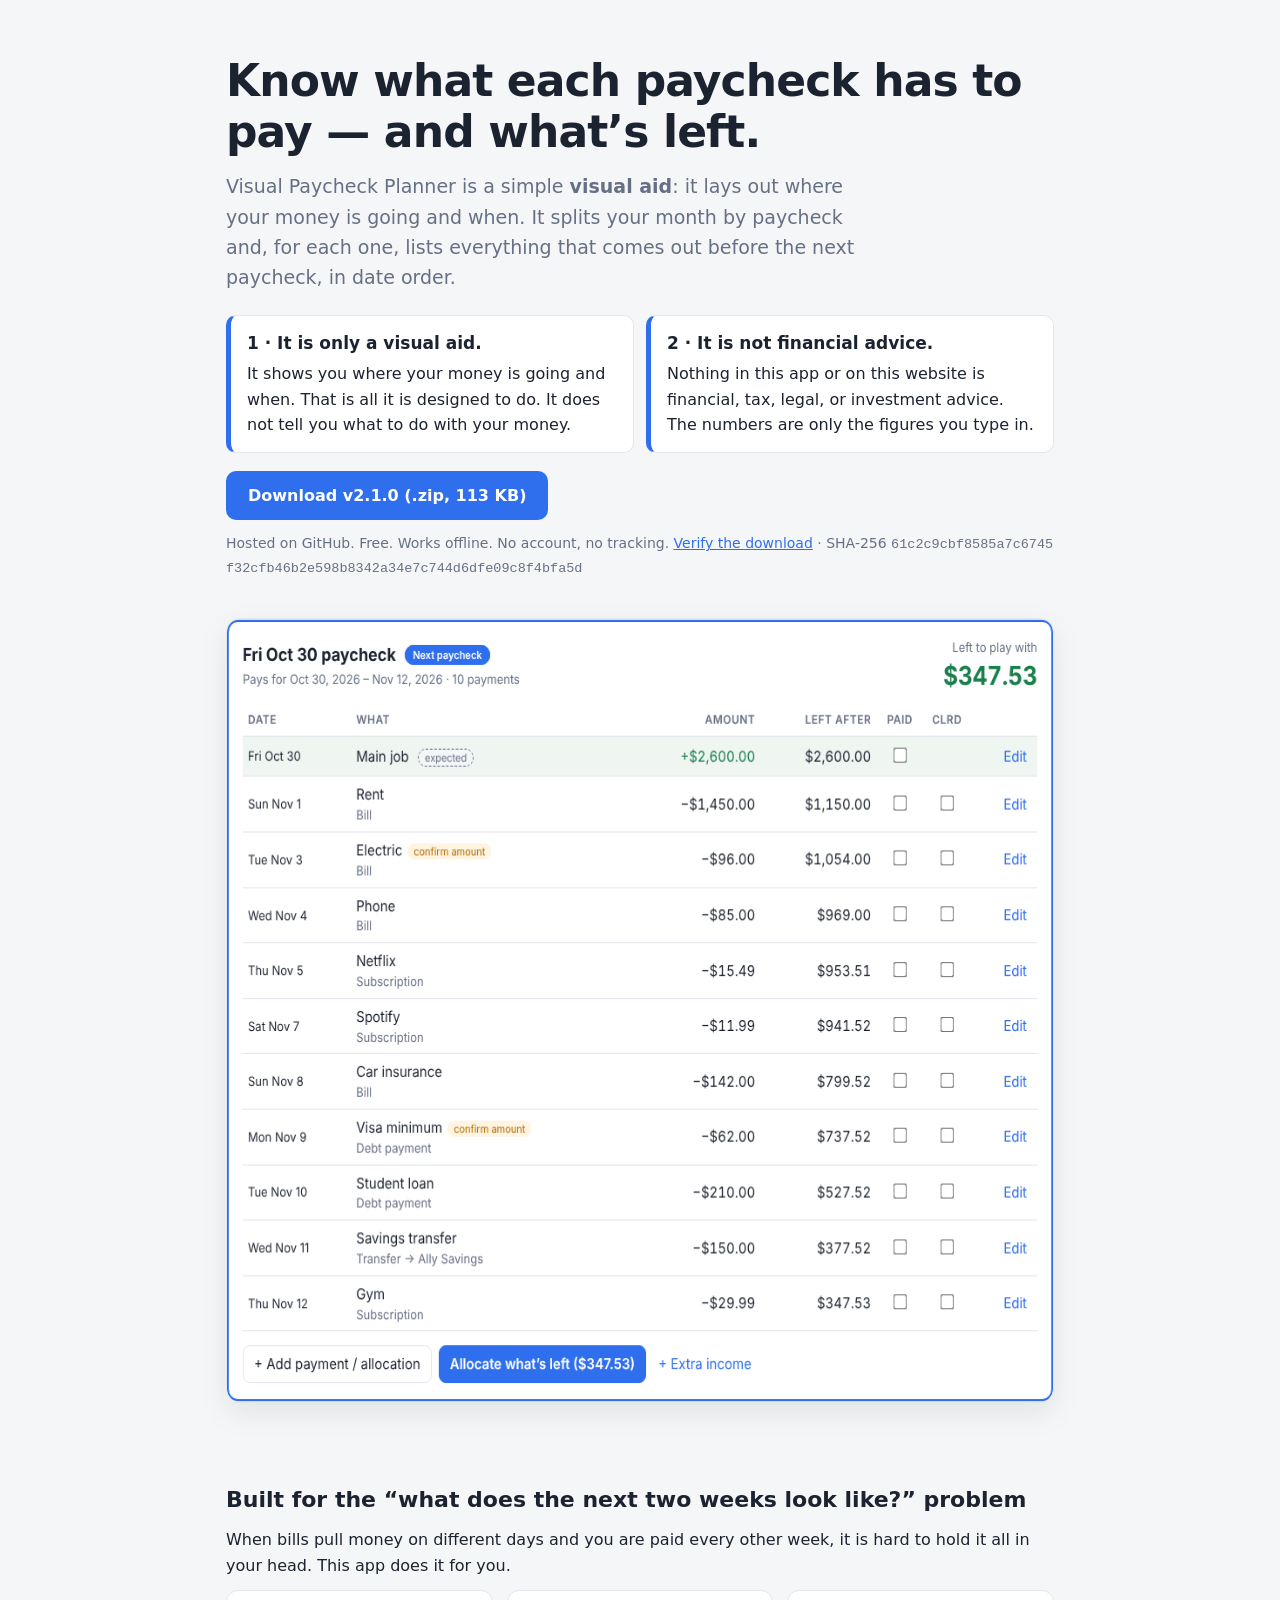
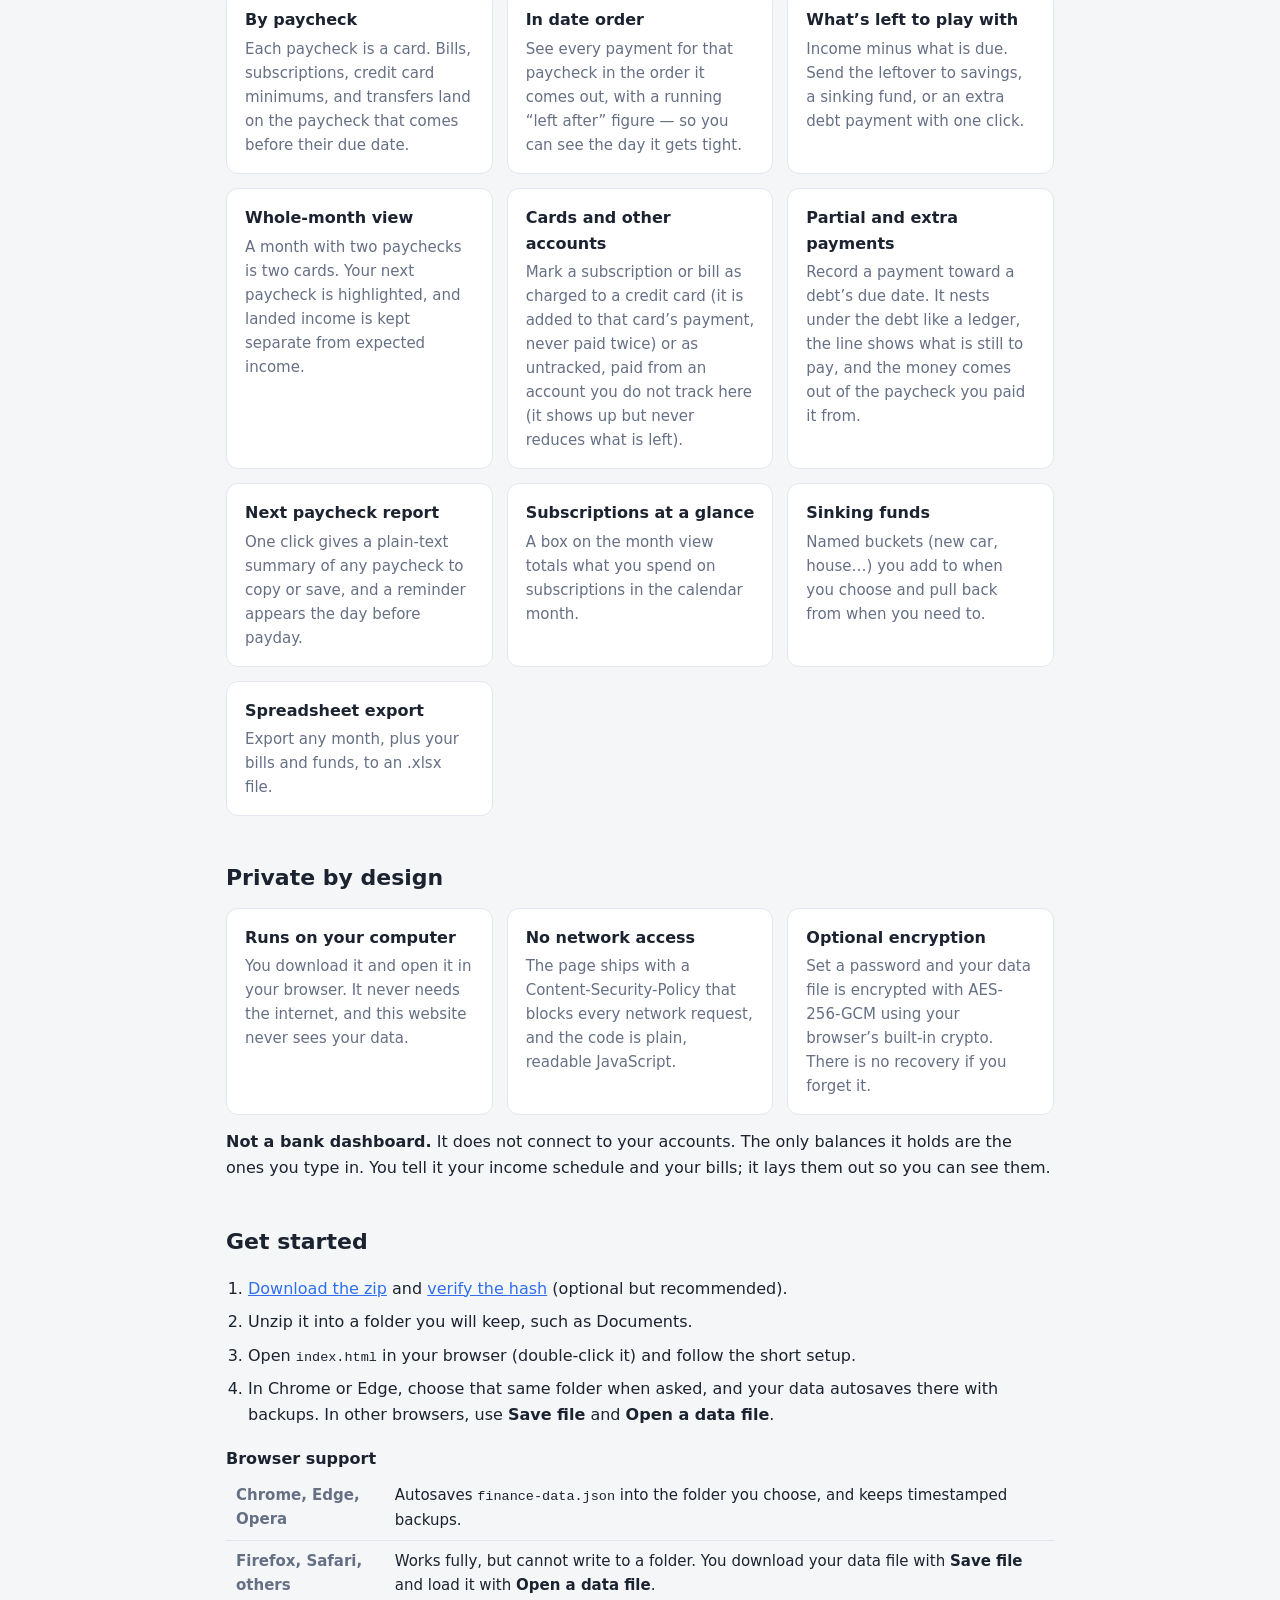
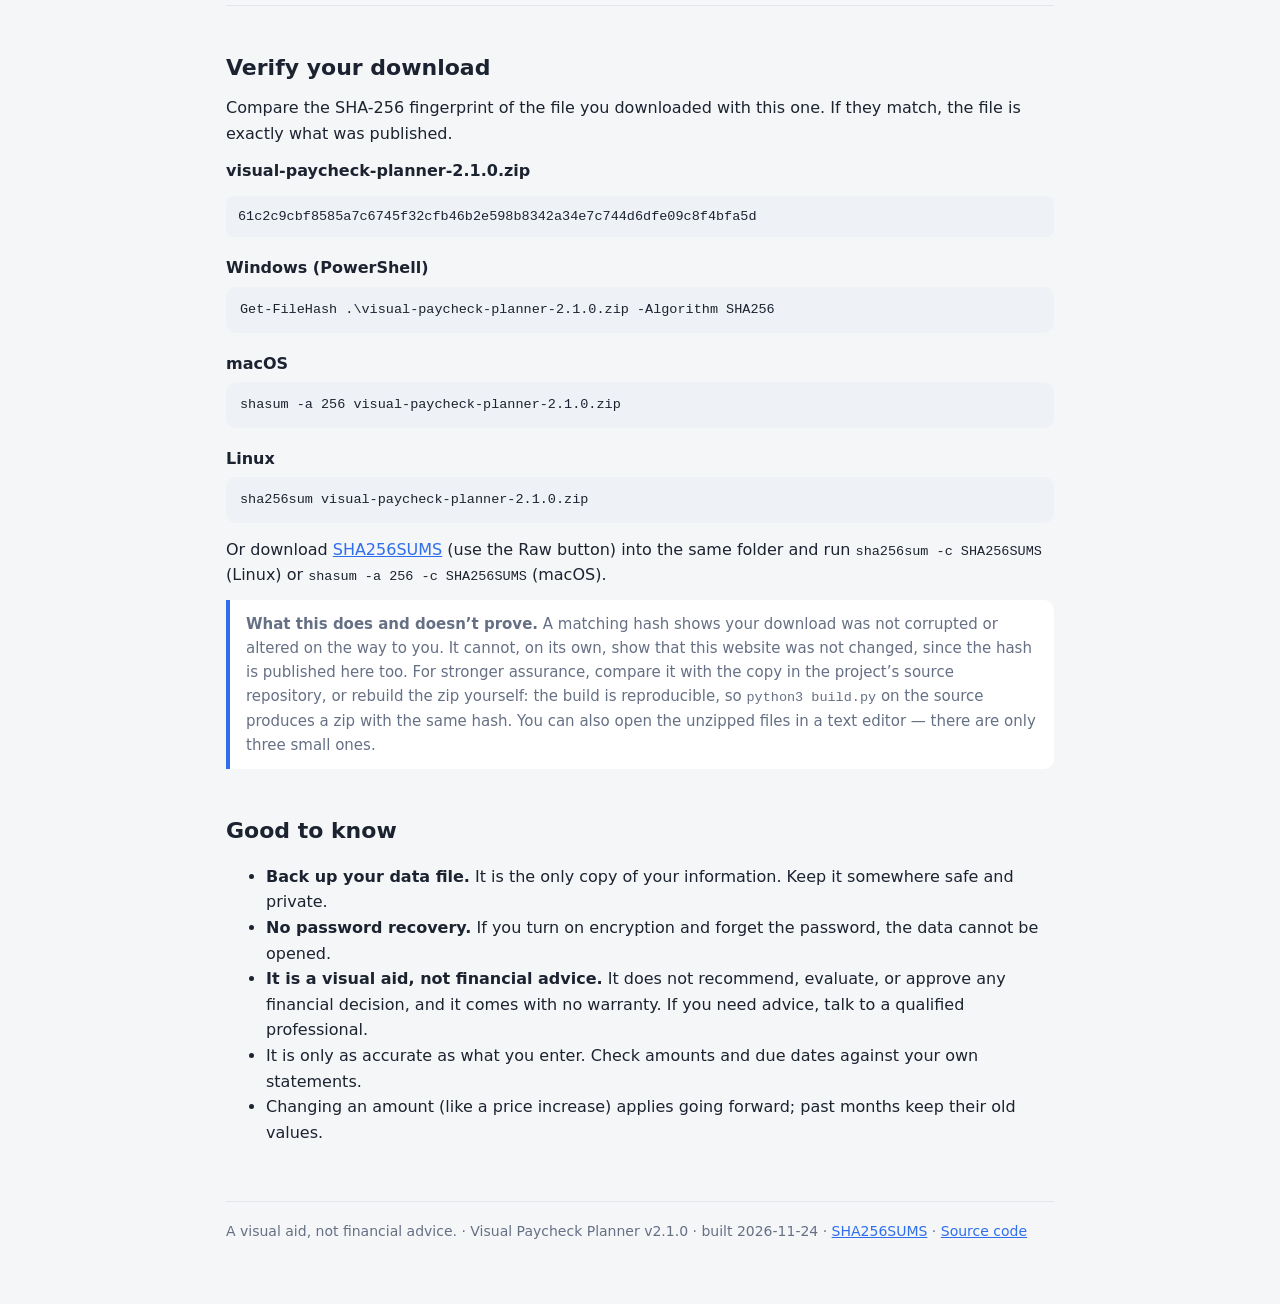
==== commit d20a59f0: "Release v2.1.0: Now page, Cards tab, subscriptions hidden on Now, items start at first due date Co-A" ====
--- a/docs/index.html
+++ b/docs/index.html
@@ -51,8 +51,8 @@
     <div><b>1 &middot; It is only a visual aid.</b> It shows you where your money is going and when. That is all it is designed to do. It does not tell you what to do with your money.</div>
     <div><b>2 &middot; It is not financial advice.</b> Nothing in this app or on this website is financial, tax, legal, or investment advice. The numbers are only the figures you type in.</div>
   </div>
-  <p><a class="btn" href="https://github.com/phluschott/financial-htmlapp/raw/main/docs/downloads/visual-paycheck-planner-2.0.1.zip" rel="noopener">Download v2.0.1 (.zip, 108 KB)</a></p>
-  <p class="meta">Hosted on GitHub. Free. Works offline. No account, no tracking. <a href="#verify">Verify the download</a> · SHA-256 <code>28fbd4f16e615ad7f196bca6f88facf2ba455302a0a8b99708fd5596481c71cd</code></p>
+  <p><a class="btn" href="https://github.com/phluschott/financial-htmlapp/raw/main/docs/downloads/visual-paycheck-planner-2.1.0.zip" rel="noopener">Download v2.1.0 (.zip, 113 KB)</a></p>
+  <p class="meta">Hosted on GitHub. Free. Works offline. No account, no tracking. <a href="#verify">Verify the download</a> · SHA-256 <code>61c2c9cbf8585a7c6745f32cfb46b2e598b8342a34e7c744d6dfe09c8f4bfa5d</code></p>
   <img class="shot" src="assets/screenshot.png" alt="A paycheck card listing the income and ten payments in date order, with a running balance after each and $347.53 left to play with" width="948" height="785">
 </header>
 
@@ -81,7 +81,7 @@
 
 <h2>Get started</h2>
 <ol class="steps">
-  <li><a href="https://github.com/phluschott/financial-htmlapp/raw/main/docs/downloads/visual-paycheck-planner-2.0.1.zip" rel="noopener">Download the zip</a> and <a href="#verify">verify the hash</a> (optional but recommended).</li>
+  <li><a href="https://github.com/phluschott/financial-htmlapp/raw/main/docs/downloads/visual-paycheck-planner-2.1.0.zip" rel="noopener">Download the zip</a> and <a href="#verify">verify the hash</a> (optional but recommended).</li>
   <li>Unzip it into a folder you will keep, such as Documents.</li>
   <li>Open <code>index.html</code> in your browser (double-click it) and follow the short setup.</li>
   <li>In Chrome or Edge, choose that same folder when asked, and your data autosaves there with backups. In other browsers, use <b>Save file</b> and <b>Open a data file</b>.</li>
@@ -95,14 +95,14 @@
 
 <h2 id="verify">Verify your download</h2>
 <p>Compare the SHA-256 fingerprint of the file you downloaded with this one. If they match, the file is exactly what was published.</p>
-<p><b>visual-paycheck-planner-2.0.1.zip</b></p>
-<code class="hash">28fbd4f16e615ad7f196bca6f88facf2ba455302a0a8b99708fd5596481c71cd</code>
+<p><b>visual-paycheck-planner-2.1.0.zip</b></p>
+<code class="hash">61c2c9cbf8585a7c6745f32cfb46b2e598b8342a34e7c744d6dfe09c8f4bfa5d</code>
 <h3>Windows (PowerShell)</h3>
-<pre>Get-FileHash .\visual-paycheck-planner-2.0.1.zip -Algorithm SHA256</pre>
+<pre>Get-FileHash .\visual-paycheck-planner-2.1.0.zip -Algorithm SHA256</pre>
 <h3>macOS</h3>
-<pre>shasum -a 256 visual-paycheck-planner-2.0.1.zip</pre>
+<pre>shasum -a 256 visual-paycheck-planner-2.1.0.zip</pre>
 <h3>Linux</h3>
-<pre>sha256sum visual-paycheck-planner-2.0.1.zip</pre>
+<pre>sha256sum visual-paycheck-planner-2.1.0.zip</pre>
 <p>Or download <a href="https://github.com/phluschott/financial-htmlapp/blob/main/docs/downloads/SHA256SUMS" rel="noopener">SHA256SUMS</a> (use the Raw button) into the same folder and run <code>sha256sum -c SHA256SUMS</code> (Linux) or <code>shasum -a 256 -c SHA256SUMS</code> (macOS).</p>
 <p class="note"><b>What this does and doesn’t prove.</b> A matching hash shows your download was not corrupted or altered on the way to you. It cannot, on its own, show that this website was not changed, since the hash is published here too. For stronger assurance, compare it with the copy in the project’s source repository, or rebuild the zip yourself: the build is reproducible, so <code>python3 build.py</code> on the source produces a zip with the same hash. You can also open the unzipped files in a text editor — there are only three small ones.</p>
 
@@ -116,7 +116,7 @@
 </ul>
 
 <footer>
-  A visual aid, not financial advice. · Visual Paycheck Planner v2.0.1 · built 2026-11-24 · <a href="https://github.com/phluschott/financial-htmlapp/blob/main/docs/downloads/SHA256SUMS" rel="noopener">SHA256SUMS</a> · <a href="https://github.com/phluschott/financial-htmlapp" rel="noopener">Source code</a>
+  A visual aid, not financial advice. · Visual Paycheck Planner v2.1.0 · built 2026-11-24 · <a href="https://github.com/phluschott/financial-htmlapp/blob/main/docs/downloads/SHA256SUMS" rel="noopener">SHA256SUMS</a> · <a href="https://github.com/phluschott/financial-htmlapp" rel="noopener">Source code</a>
 </footer>
 </div>
 </body>
